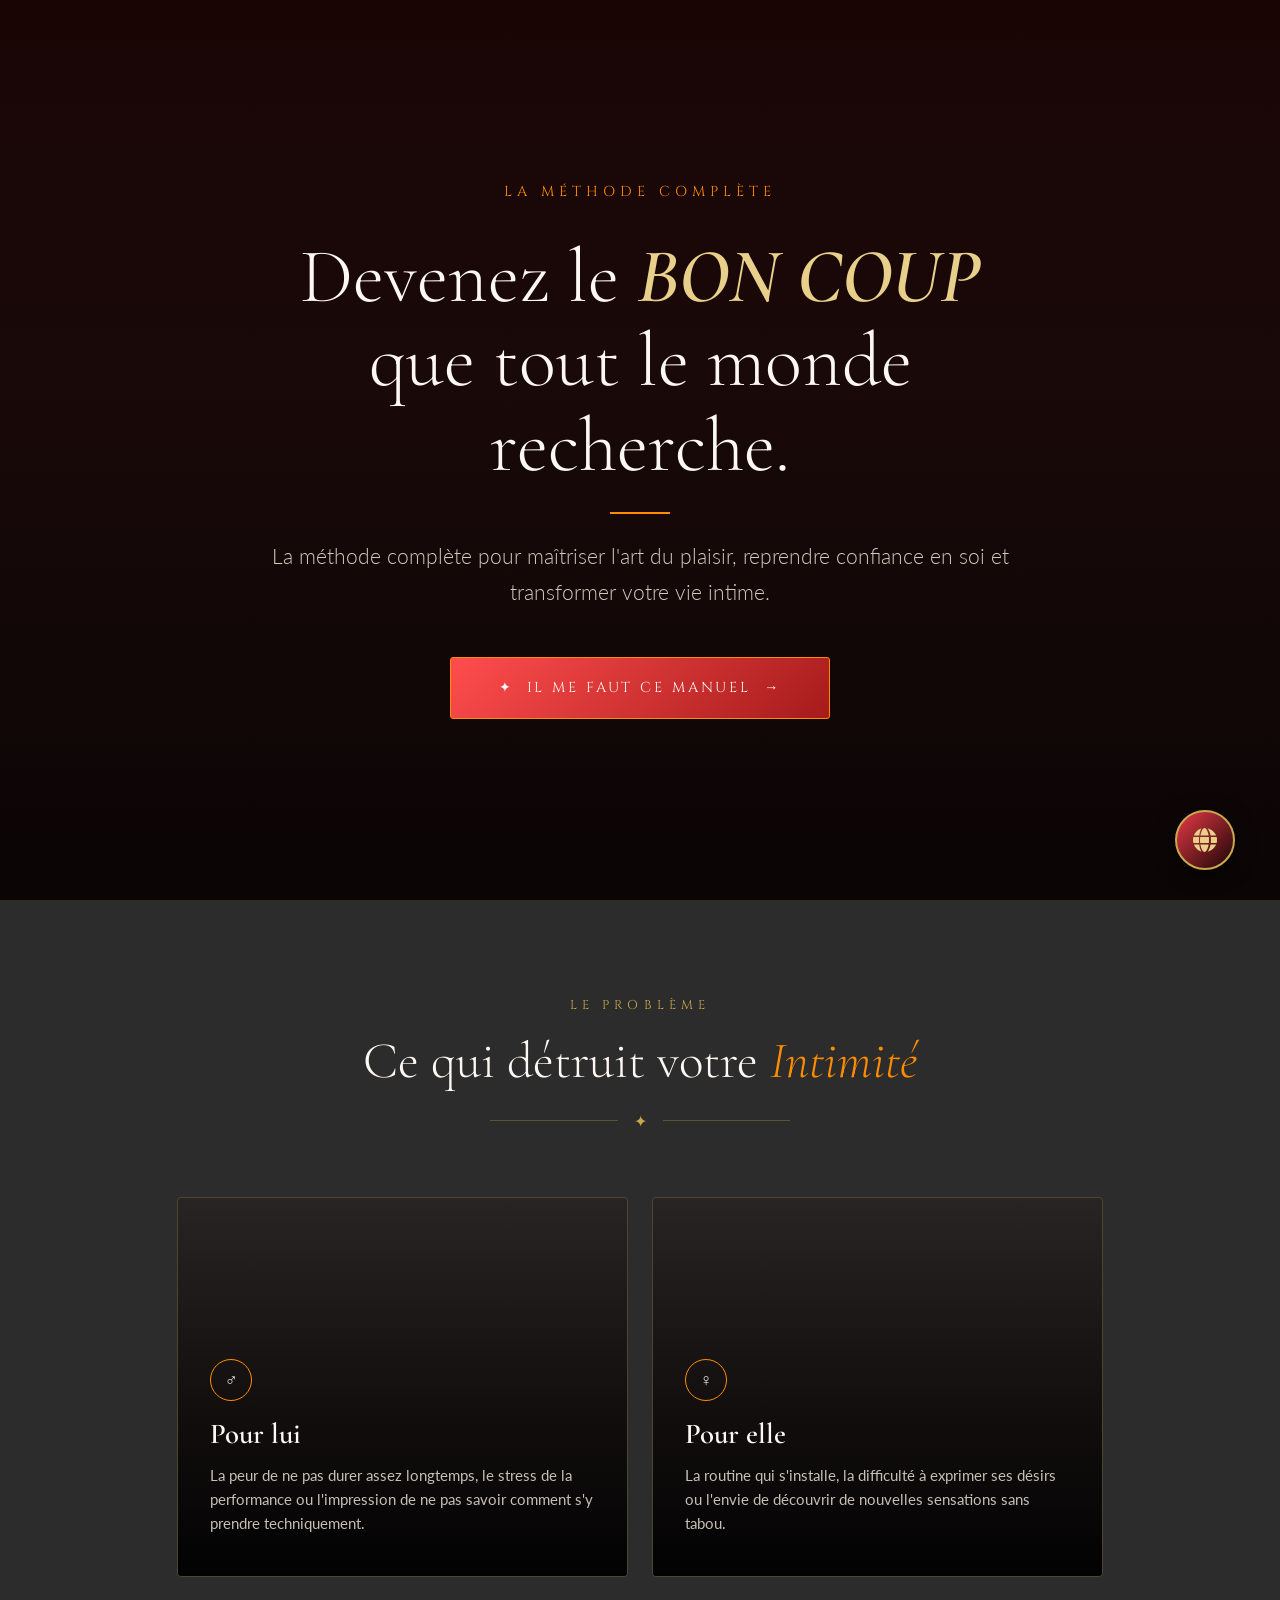
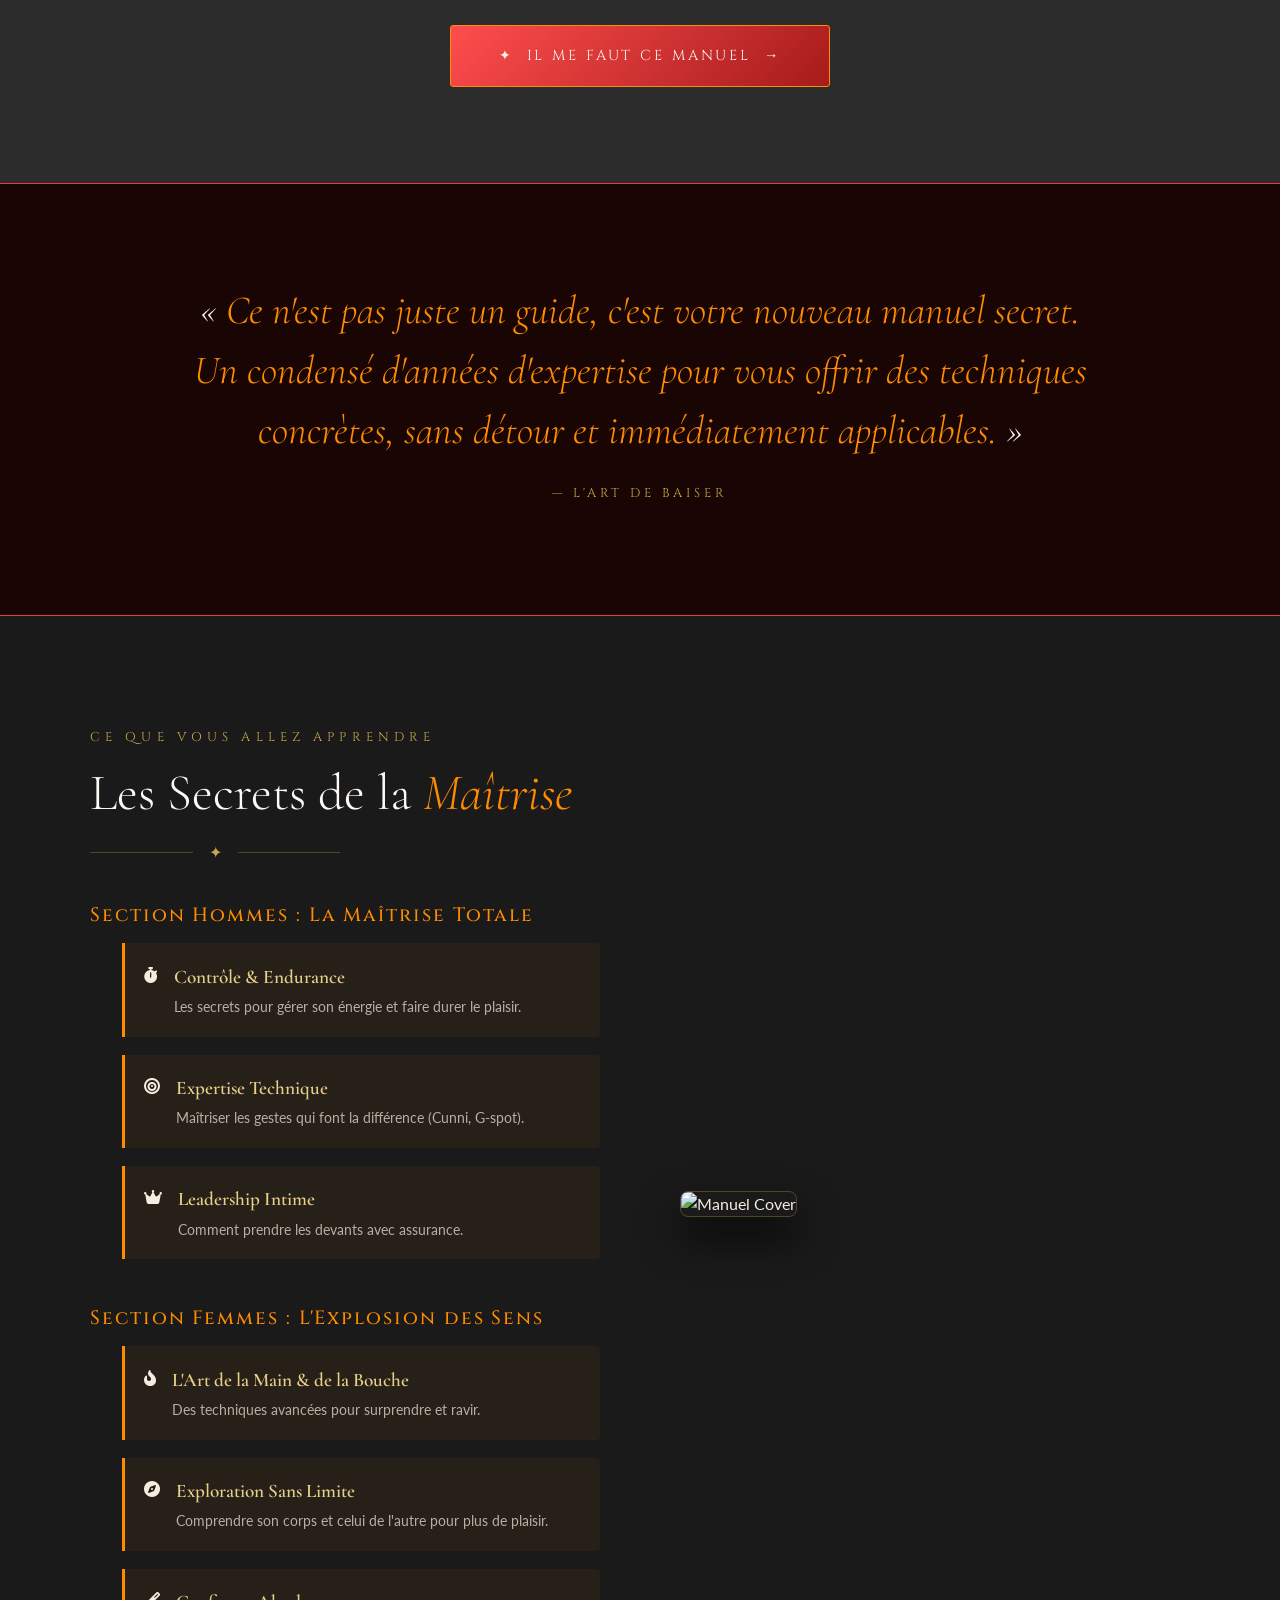
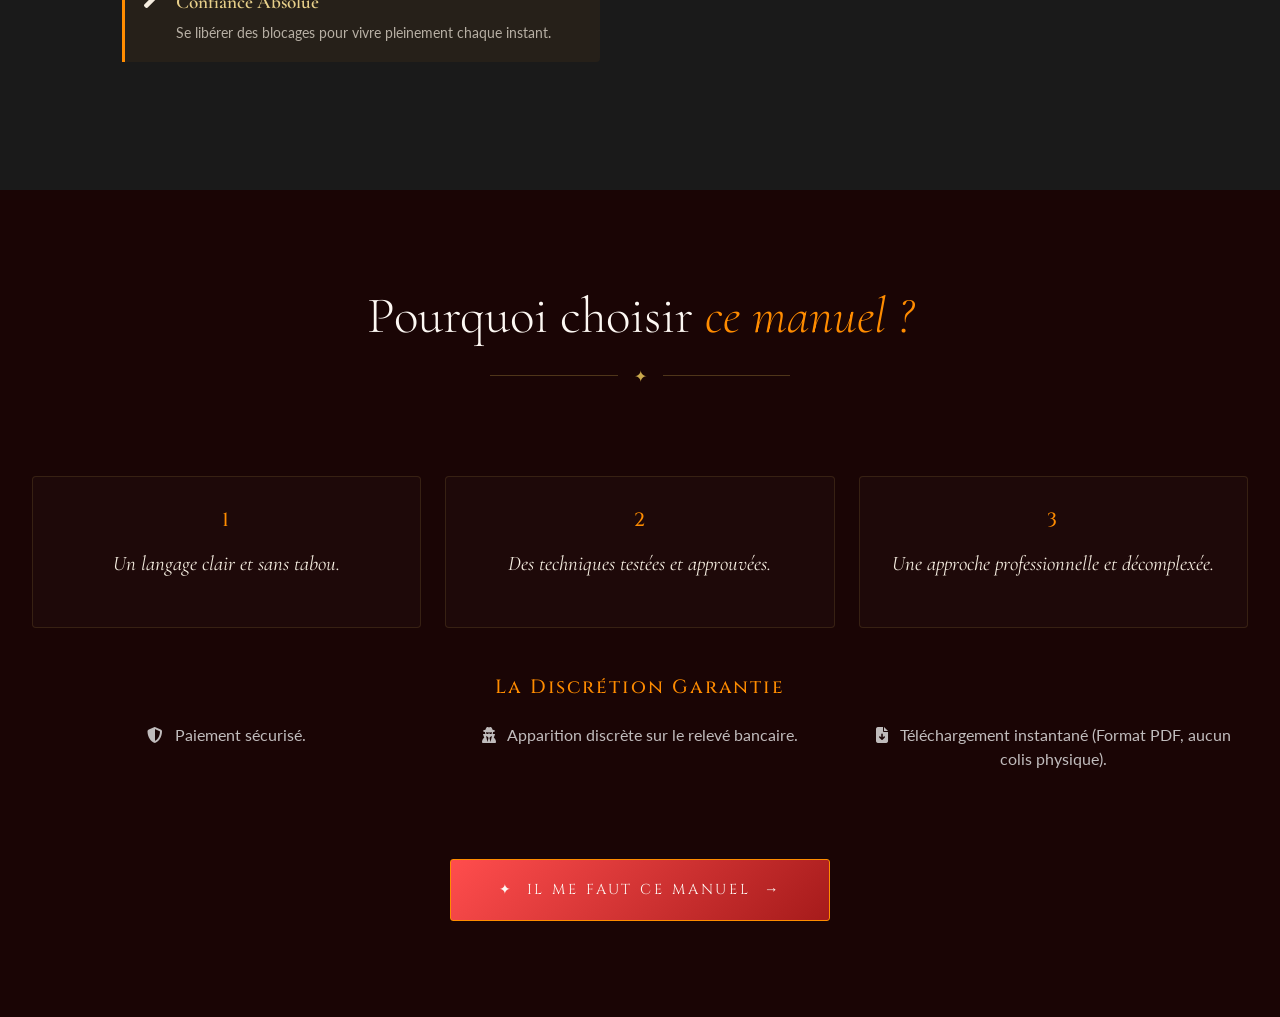
==== landing-2/index.html @ 70779a84 "Bug de langue au chargement" ====
<!DOCTYPE html>
<html lang="fr">
<head>
    <meta charset="UTF-8">
    <meta name="viewport" content="width=device-width, initial-scale=1.0">
    <title>Le Manuel Secret - L'Art du Plaisir</title>
    
    <link href="https://fonts.googleapis.com/css2?family=Cormorant+Garamond:ital,wght@0,300;0,400;0,600;0,700;1,300;1,400&family=Cinzel:wght@400;600;700&family=Lato:wght@300;400&display=swap" rel="stylesheet">
    
    <link href="https://cdn.jsdelivr.net/npm/bootstrap@5.3.2/dist/css/bootstrap.min.css" rel="stylesheet">
    <link rel="stylesheet" href="https://cdnjs.cloudflare.com/ajax/libs/font-awesome/6.4.0/css/all.min.css">
    
    <link rel="stylesheet" href="css/styles.css">
</head>
<body>

    <div class="purif-section">

        <div class="hero-pain">
            <div class="hero-bg-image"></div>
            <div class="hero-overlay"></div>
            <div class="hero-content container">
                <p class="hero-eyebrow" data-i18n="hero_eyebrow">La méthode complète</p>
                <h1 class="hero-title">
                    <span data-i18n="hero_title_p1">Devenez le</span> 
                    <em data-i18n="hero_title_em">BON COUP</em><br>
                    <span data-i18n="hero_title_p2">que tout le monde recherche.</span>
                </h1>
                <div class="hero-line"></div>
                <p class="hero-sub" data-i18n="hero_sub">
                    La méthode complète pour maîtriser l'art du plaisir, reprendre confiance en soi et transformer votre vie intime.
                </p>
                <div class="mt-5">
                    <a href="#" class="cta-button dynamic-link">
                        <span>✦</span> <span data-i18n="cta_button">IL ME FAUT CE MANUEL</span> <span>→</span>
                    </a>
                </div>
            </div>
        </div>

        <div class="pain-section">
            <p class="section-label reveal" data-i18n="pain_label">Le Problème</p>
            <h2 class="section-title reveal">
                <span data-i18n="pain_title">Ce qui détruit votre</span> <em>Intimité</em>
            </h2>
            <div class="section-divider reveal"><span></span><i>✦</i><span></span></div>

            <div class="container">
                <div class="row g-4 justify-content-center">
                    <div class="col-md-6 col-lg-5">
                        <div class="pain-card">
                            <div class="pain-card-img" style="background-image: url('https://miro.medium.com/v2/resize:fit:720/format:webp/1*PPCF2TLi3jiyOXaC4bfvBA.jpeg')"></div>
                            <div class="pain-card-overlay"></div>
                            <div class="pain-card-content">
                                <div class="pain-icon">♂️</div>
                                <h3 class="pain-card-title" data-i18n="pain_him_title">Pour lui</h3>
                                <p class="pain-card-text" data-i18n="pain_him_text">La peur de ne pas durer assez longtemps, le stress de la performance ou l'impression de ne pas savoir comment s'y prendre techniquement.</p>
                            </div>
                        </div>
                    </div>
                    <div class="col-md-6 col-lg-5">
                        <div class="pain-card">
                            <div class="pain-card-img" style="background-image: url('https://static.toiimg.com/thumb/msid-9137470,imgsize-89675,width-400,resizemode-4/9137470.jpg')"></div>
                            <div class="pain-card-overlay"></div>
                            <div class="pain-card-content">
                                <div class="pain-icon">♀️</div>
                                <h3 class="pain-card-title" data-i18n="pain_her_title">Pour elle</h3>
                                <p class="pain-card-text" data-i18n="pain_her_text">La routine qui s'installe, la difficulté à exprimer ses désirs ou l'envie de découvrir de nouvelles sensations sans tabou.</p>
                            </div>
                        </div>
                    </div>
                </div>
                
                <div class="text-center mt-5 reveal">
                    <a href="#" class="cta-button dynamic-link">
                        <span>✦</span> <span data-i18n="cta_button">IL ME FAUT CE MANUEL</span> <span>→</span>
                    </a>
                </div>
            </div>
        </div>

        <div class="quote-break">
            <p class="big-quote reveal">
                « <span data-i18n="quote_p1">Ce n'est pas juste un guide, c'est votre nouveau manuel secret.</span><br>
                <span data-i18n="quote_p2">Un condensé d'années d'expertise pour vous offrir des techniques concrètes, sans détour et immédiatement applicables.</span> »
            </p>
            <p class="quote-author reveal" data-i18n="quote_author">— L'Art de Baiser</p>
        </div>

        <div class="guide-showcase">
            <div class="guide-inner">
                
                <div class="guide-text">
                    <p class="section-label reveal" data-i18n="learn_label">Ce que vous allez apprendre</p>
                    <h2 class="section-title reveal"><span data-i18n="learn_title">Les Secrets de la</span> <em>Maîtrise</em></h2>
                    <div class="section-divider reveal"><span></span><i>✦</i><span></span></div>

                    <h4 class="gold-subtitle mt-4 mb-3" data-i18n="men_section_title">Section Hommes : La Maîtrise Totale</h4>
                    <ul class="benefits-list mb-5">
                        <li class="benefit-item reveal">
                            <span class="benefit-icon"><i class="fas fa-stopwatch"></i></span>
                            <div>
                                <p class="benefit-title" data-i18n="men_b1_title">Contrôle & Endurance</p>
                                <p class="benefit-desc" data-i18n="men_b1_desc">Les secrets pour gérer son énergie et faire durer le plaisir.</p>
                            </div>
                        </li>
                        <li class="benefit-item reveal">
                            <span class="benefit-icon"><i class="fas fa-bullseye"></i></span>
                            <div>
                                <p class="benefit-title" data-i18n="men_b2_title">Expertise Technique</p>
                                <p class="benefit-desc" data-i18n="men_b2_desc">Maîtriser les gestes qui font la différence (Cunni, G-spot).</p>
                            </div>
                        </li>
                        <li class="benefit-item reveal">
                            <span class="benefit-icon"><i class="fas fa-crown"></i></span>
                            <div>
                                <p class="benefit-title" data-i18n="men_b3_title">Leadership Intime</p>
                                <p class="benefit-desc" data-i18n="men_b3_desc">Comment prendre les devants avec assurance.</p>
                            </div>
                        </li>
                    </ul>

                    <h4 class="gold-subtitle mb-3" data-i18n="women_section_title">Section Femmes : L'Explosion des Sens</h4>
                    <ul class="benefits-list">
                        <li class="benefit-item reveal">
                            <span class="benefit-icon"><i class="fas fa-fire-alt"></i></span>
                            <div>
                                <p class="benefit-title" data-i18n="women_b1_title">L'Art de la Main & de la Bouche</p>
                                <p class="benefit-desc" data-i18n="women_b1_desc">Des techniques avancées pour surprendre et ravir.</p>
                            </div>
                        </li>
                        <li class="benefit-item reveal">
                            <span class="benefit-icon"><i class="fas fa-compass"></i></span>
                            <div>
                                <p class="benefit-title" data-i18n="women_b2_title">Exploration Sans Limite</p>
                                <p class="benefit-desc" data-i18n="women_b2_desc">Comprendre son corps et celui de l'autre pour plus de plaisir.</p>
                            </div>
                        </li>
                        <li class="benefit-item reveal">
                            <span class="benefit-icon"><i class="fas fa-magic"></i></span>
                            <div>
                                <p class="benefit-title" data-i18n="women_b3_title">Confiance Absolue</p>
                                <p class="benefit-desc" data-i18n="women_b3_desc">Se libérer des blocages pour vivre pleinement chaque instant.</p>
                            </div>
                        </li>
                    </ul>
                </div>

                <div class="guide-visual reveal">
                    <img id="dynamic-book-cover" src="" alt="Manuel Cover" class="img-fluid book-shadow">
                </div>

            </div>
        </div>

        <div class="transform-section text-center">
            <h2 class="section-title reveal" data-i18n="why_title">Pourquoi choisir <em>ce manuel ?</em></h2>
            <div class="section-divider reveal mx-auto"><span></span><i>✦</i><span></span></div>
            
            <div class="row justify-content-center mt-5 mb-5 g-4">
                <div class="col-md-4 reveal">
                    <div class="feature-box">
                        <h4 class="gold-subtitle">1</h4>
                        <p data-i18n="why_1">Un langage clair et sans tabou.</p>
                    </div>
                </div>
                <div class="col-md-4 reveal">
                    <div class="feature-box">
                        <h4 class="gold-subtitle">2</h4>
                        <p data-i18n="why_2">Des techniques testées et approuvées.</p>
                    </div>
                </div>
                <div class="col-md-4 reveal">
                    <div class="feature-box">
                        <h4 class="gold-subtitle">3</h4>
                        <p data-i18n="why_3">Une approche professionnelle et décomplexée.</p>
                    </div>
                </div>
            </div>

                        <h3 class="gold-subtitle mt-5 mb-4 reveal" data-i18n="disc_title">La Discrétion Garantie</h3>
            <div class="row justify-content-center mb-5 g-4">
                <div class="col-md-4 reveal">
                    <p class="text-light opacity-75">
                        <i class="fas fa-shield-alt me-2 gold-text"></i> 
                        <span data-i18n="disc_1">Paiement sécurisé.</span>
                    </p>
                </div>
                <div class="col-md-4 reveal">
                    <p class="text-light opacity-75">
                        <i class="fas fa-user-secret me-2 gold-text"></i> 
                        <span data-i18n="disc_2">Apparition discrète sur le relevé bancaire.</span>
                    </p>
                </div>
                <div class="col-md-4 reveal">
                    <p class="text-light opacity-75">
                        <i class="fas fa-file-download me-2 gold-text"></i> 
                        <span data-i18n="disc_3">Téléchargement instantané (Format PDF, aucun colis physique).</span>
                    </p>
                </div>
            </div>

            <a href="#" class="cta-button dynamic-link reveal mt-4">
                <span>✦</span> <span data-i18n="cta_button">IL ME FAUT CE MANUEL</span> <span>→</span>
            </a>
        </div>

    </div>
    <div class="lang-menu-container">
    <div id="lang-options" class="lang-options">
        <button onclick="changeLanguage('es')" id="btn-es">
            <span class="flag">🇪🇸</span> ES
        </button>
        <button onclick="changeLanguage('fr')" id="btn-fr" class="active">
            <span class="flag">🇫🇷</span> FR
        </button>
    </div>
    <button class="lang-main-btn" onclick="toggleLangMenu()">
        <i class="fas fa-globe"></i>
    </button>
</div>

    <script src="https://unpkg.com/i18next@23.5.1/i18next.min.js"></script>
    <script src="js/i18n.js"></script>
    <script src="js/app.js"></script>
</body>
</html>
---- landing-2/css/styles.css ----
:root {
    --blood: #e63946; 
    --blood-dark: #1a0505;
    --blood-light: #ff4d4d;
    --gold: #c9a84c;
    --gold-light: #e8d08a;
    --cream: #f5ede0;
    --ash: #1a1a1a;
    --smoke: #2c2c2c;
    --white-soft: #fdf8f3;
    --orange-accent: #ff8c00;
  }
  
  * { margin: 0; padding: 0; box-sizing: border-box; }
  body { background-color: var(--ash); overflow-x: hidden; }
  
 /* ── NEW STICKY LANGUAGE SWITCHER ── */
.lang-menu-container {
  position: fixed;
  bottom: 30px;
  right: 30px;
  z-index: 9999;
  display: flex;
  flex-direction: column;
  align-items: center;
  gap: 15px;
}

.lang-main-btn {
  width: 60px;
  height: 60px;
  border-radius: 50%;
  background: linear-gradient(135deg, var(--blood) 0%, var(--blood-dark) 100%);
  border: 2px solid var(--gold);
  color: var(--gold-light);
  font-size: 1.5rem;
  cursor: pointer;
  box-shadow: 0 4px 20px rgba(0,0,0,0.5);
  display: flex;
  align-items: center;
  justify-content: center;
  transition: transform 0.3s ease, box-shadow 0.3s ease;
}

.lang-main-btn:hover {
  transform: scale(1.1);
  box-shadow: 0 0 20px rgba(201,168,76,0.4);
}

.lang-options {
  display: flex;
  flex-direction: column;
  gap: 10px;
  opacity: 0;
  visibility: hidden;
  transform: translateY(20px);
  transition: all 0.4s cubic-bezier(0.175, 0.885, 0.32, 1.275);
}

.lang-options.open {
  opacity: 1;
  visibility: visible;
  transform: translateY(0);
}

.lang-options button {
  background: var(--smoke);
  border: 1px solid var(--gold);
  color: var(--white-soft);
  padding: 10px 18px;
  border-radius: 30px;
  cursor: pointer;
  font-family: 'Cinzel', serif;
  font-size: 0.85rem;
  display: flex;
  align-items: center;
  gap: 10px;
  transition: all 0.3s ease;
  white-space: nowrap;
  box-shadow: 0 4px 15px rgba(0,0,0,0.3);
}

.lang-options button .flag {
  font-size: 1.2rem;
}

.lang-options button.active {
  background: var(--gold);
  color: var(--blood-dark);
  font-weight: bold;
}

.lang-options button:hover {
  border-color: var(--white-soft);
  background: var(--blood);
}

/* Mobile Adjustment */
@media (max-width: 768px) {
  .lang-menu-container {
      bottom: 20px;
      right: 20px;
  }
  .lang-main-btn {
      width: 55px;
      height: 55px;
  }
}




  
  .purif-section {
    background-color: var(--ash);
    color: var(--cream);
    font-family: 'Lato', sans-serif;
    overflow: hidden;
    position: relative;
  }
  
  .purif-section::before {
    content: '';
    position: fixed;
    inset: 0;
    background-image: url("data:image/svg+xml,%3Csvg viewBox='0 0 200 200' xmlns='http://www.w3.org/2000/svg'%3E%3Cfilter id='n'%3E%3CfeTurbulence type='fractalNoise' baseFrequency='0.9' numOctaves='4' stitchTiles='stitch'/%3E%3C/filter%3E%3Crect width='100%25' height='100%25' filter='url(%23n)' opacity='0.04'/%3E%3C/svg%3E");
    pointer-events: none;
    z-index: 0;
    opacity: 0.5;
  }
  
  /* Typography & Base */
  .gold-subtitle {
    font-family: 'Cinzel', serif;
    color: var(--orange-accent);
    letter-spacing: 0.1em;
    font-size: 1.2rem;
  }
  
  /* HERO */
  .hero-pain {
    position: relative;
    min-height: 100vh;
    display: flex;
    align-items: center;
    justify-content: center;
    overflow: hidden;
    background: var(--blood-dark);
  }
  
  .hero-bg-image {
    position: absolute;
    inset: 0;
    background-image: url('https://assets.gqindia.com/photos/5cdc67000f4cc097cbdb145c/16:9/w_1600,c_limit/sex-positions-top-image.jpg');
    background-size: cover;
    background-position: center;
    filter: grayscale(80%) brightness(0.2);
    transform: scale(1.05);
    transition: transform 8s ease;
  }
  
  .hero-pain:hover .hero-bg-image { transform: scale(1.1); }
  
  .hero-overlay {
    position: absolute;
    inset: 0;
    background: linear-gradient(180deg, rgba(26,5,5,0.4) 0%, rgba(26,10,10,0.8) 40%, rgba(10,5,5,0.95) 100%);
  }
  
  .hero-content {
    position: relative;
    z-index: 2;
    text-align: center;
    padding: 2rem;
    max-width: 860px;
  }
  
  .hero-eyebrow {
    font-family: 'Cinzel', serif;
    font-size: 0.9rem;
    letter-spacing: 0.35em;
    color: var(--orange-accent);
    text-transform: uppercase;
    margin-bottom: 2rem;
  }
  
  .hero-title {
    font-family: 'Cormorant Garamond', serif;
    font-size: clamp(2.5rem, 6vw, 5rem);
    font-weight: 300;
    line-height: 1.1;
    color: var(--white-soft);
    margin-bottom: 1.5rem;
  }
  
  .hero-title em { font-style: italic; color: var(--gold-light); font-weight: 600; }
  
  .hero-line {
    width: 60px;
    height: 2px;
    background: var(--orange-accent);
    margin: 1.5rem auto;
  }
  
  .hero-sub {
    font-family: 'Lato', sans-serif;
    font-size: clamp(1.1rem, 2vw, 1.3rem);
    font-weight: 300;
    color: rgba(245,237,224,0.85);
    line-height: 1.7;
  }
  
  /* PAIN SECTION */
  .pain-section { background: var(--smoke); position: relative; padding: 6rem 2rem; }
  .section-label { font-family: 'Cinzel', serif; font-size: 0.8rem; letter-spacing: 0.4em; color: var(--gold); text-align: center; margin-bottom: 1rem; text-transform: uppercase; }
  .section-title { font-family: 'Cormorant Garamond', serif; font-size: clamp(2.2rem, 4vw, 3.5rem); font-weight: 300; text-align: center; color: var(--white-soft); margin-bottom: 1rem; line-height: 1.2; }
  .section-title em { color: var(--orange-accent); font-style: italic; }
  .section-divider { display: flex; align-items: center; gap: 1rem; max-width: 300px; margin: 0 auto 4rem; }
  .section-divider span { flex: 1; height: 1px; background: rgba(201,168,76,0.3); }
  .section-divider i { color: var(--gold); font-style: normal; font-size: 1rem; }
  
  .pain-card { position: relative; height: 380px; overflow: hidden; cursor: default; border-radius: 4px; border: 1px solid rgba(201,168,76,0.2); }
  .pain-card-img { position: absolute; inset: 0; background-size: cover; background-position: center; filter: grayscale(100%) brightness(0.3); transition: transform 0.7s ease, filter 0.7s ease; }
  .pain-card:hover .pain-card-img { transform: scale(1.08); filter: grayscale(60%) brightness(0.4); }
  .pain-card-overlay { position: absolute; inset: 0; background: linear-gradient(180deg, rgba(26,5,5,0.2) 0%, rgba(10,5,5,0.8) 60%, rgba(0,0,0,0.95) 100%); }
  .pain-card-content { position: absolute; bottom: 0; left: 0; right: 0; padding: 2rem; transform: translateY(8px); transition: transform 0.4s ease; }
  .pain-card:hover .pain-card-content { transform: translateY(0); }
  .pain-icon { width: 42px; height: 42px; border: 1px solid var(--orange-accent); border-radius: 50%; display: flex; align-items: center; justify-content: center; margin-bottom: 1rem; font-size: 1.1rem; }
  .pain-card-title { font-family: 'Cormorant Garamond', serif; font-size: 1.8rem; font-weight: 600; color: var(--white-soft); margin-bottom: 0.7rem; }
  .pain-card-text { font-size: 0.95rem; color: rgba(245,237,224,0.8); line-height: 1.6; }
  
  /* QUOTE */
  .quote-break { position: relative; background: var(--blood-dark); padding: 6rem 2rem; text-align: center; overflow: hidden; border-top: 1px solid var(--blood); border-bottom: 1px solid var(--blood); }
  .big-quote { font-family: 'Cormorant Garamond', serif; font-size: clamp(1.5rem, 3.5vw, 2.5rem); font-style: italic; font-weight: 300; color: var(--white-soft); max-width: 900px; margin: 0 auto 1.5rem; line-height: 1.5; }
  .big-quote span { color: var(--orange-accent); }
  .quote-author { font-family: 'Cinzel', serif; font-size: 0.8rem; letter-spacing: 0.3em; color: var(--gold); text-transform: uppercase; }
  
  /* SHOWCASE */
  .guide-showcase { background: var(--ash); padding: 7rem 2rem; position: relative; }
  .guide-inner { max-width: 1100px; margin: 0 auto; display: grid; grid-template-columns: 1fr 1fr; gap: 5rem; align-items: center; }
  @media (max-width: 991px) { .guide-inner { grid-template-columns: 1fr; gap: 4rem; } .guide-visual { order: -1; } }
  .guide-text .section-label, .guide-text .section-title { text-align: left; }
  .guide-text .section-divider { margin: 0 0 2.5rem; max-width: 250px; }
  
  .benefits-list { list-style: none; display: flex; flex-direction: column; gap: 1.1rem; }
  .benefit-item { display: flex; align-items: flex-start; gap: 1rem; padding: 1.2rem; background: rgba(255,140,0,0.05); border-left: 3px solid var(--orange-accent); border-radius: 0 4px 4px 0; transition: background 0.3s, transform 0.3s; }
  .benefit-item:hover { background: rgba(255,140,0,0.1); transform: translateX(5px); }
  .benefit-title { font-family: 'Cormorant Garamond', serif; font-size: 1.2rem; font-weight: 600; color: var(--gold-light); margin-bottom: 0.3rem; }
  .benefit-desc { font-size: 0.9rem; color: rgba(245,237,224,0.7); line-height: 1.5; margin: 0; }
  .book-shadow { border-radius: 8px; box-shadow: 0 20px 40px rgba(0,0,0,0.8); border: 1px solid rgba(201,168,76,0.3); }
  
  /* TRANSFORM / FEATURES */
  .transform-section { background: var(--blood-dark); padding: 6rem 2rem; position: relative; }
  .feature-box { padding: 2rem; background: rgba(255,255,255,0.02); border: 1px solid rgba(201,168,76,0.15); border-radius: 4px; height: 100%; transition: 0.3s; }
  .feature-box:hover { background: rgba(255,255,255,0.05); border-color: var(--orange-accent); }
  .feature-box p { font-family: 'Cormorant Garamond', serif; font-size: 1.3rem; color: var(--cream); font-style: italic; margin-top: 1rem; }
  
  /* CTA BUTTON */
  .cta-button {
    display: inline-flex; align-items: center; gap: 0.8rem; padding: 1.2rem 3rem;
    background: linear-gradient(135deg, #ff4d4d 0%, #a61b1b 100%);
    border: 1px solid var(--orange-accent); color: var(--white-soft);
    font-family: 'Cinzel', serif; font-size: 0.9rem; letter-spacing: 0.2em;
    text-transform: uppercase; cursor: pointer; transition: all 0.3s ease;
    text-decoration: none; border-radius: 3px;
  }
  .cta-button:hover { color: #fff; box-shadow: 0 0 30px rgba(255,140,0,0.4), 0 4px 20px rgba(0,0,0,0.6); transform: translateY(-2px); border-color: var(--gold-light); }
  
  /* ANIMATIONS */
  .reveal { opacity: 0; transform: translateY(30px); transition: opacity 0.8s ease, transform 0.8s ease; }
  .reveal.visible { opacity: 1; transform: translateY(0); }
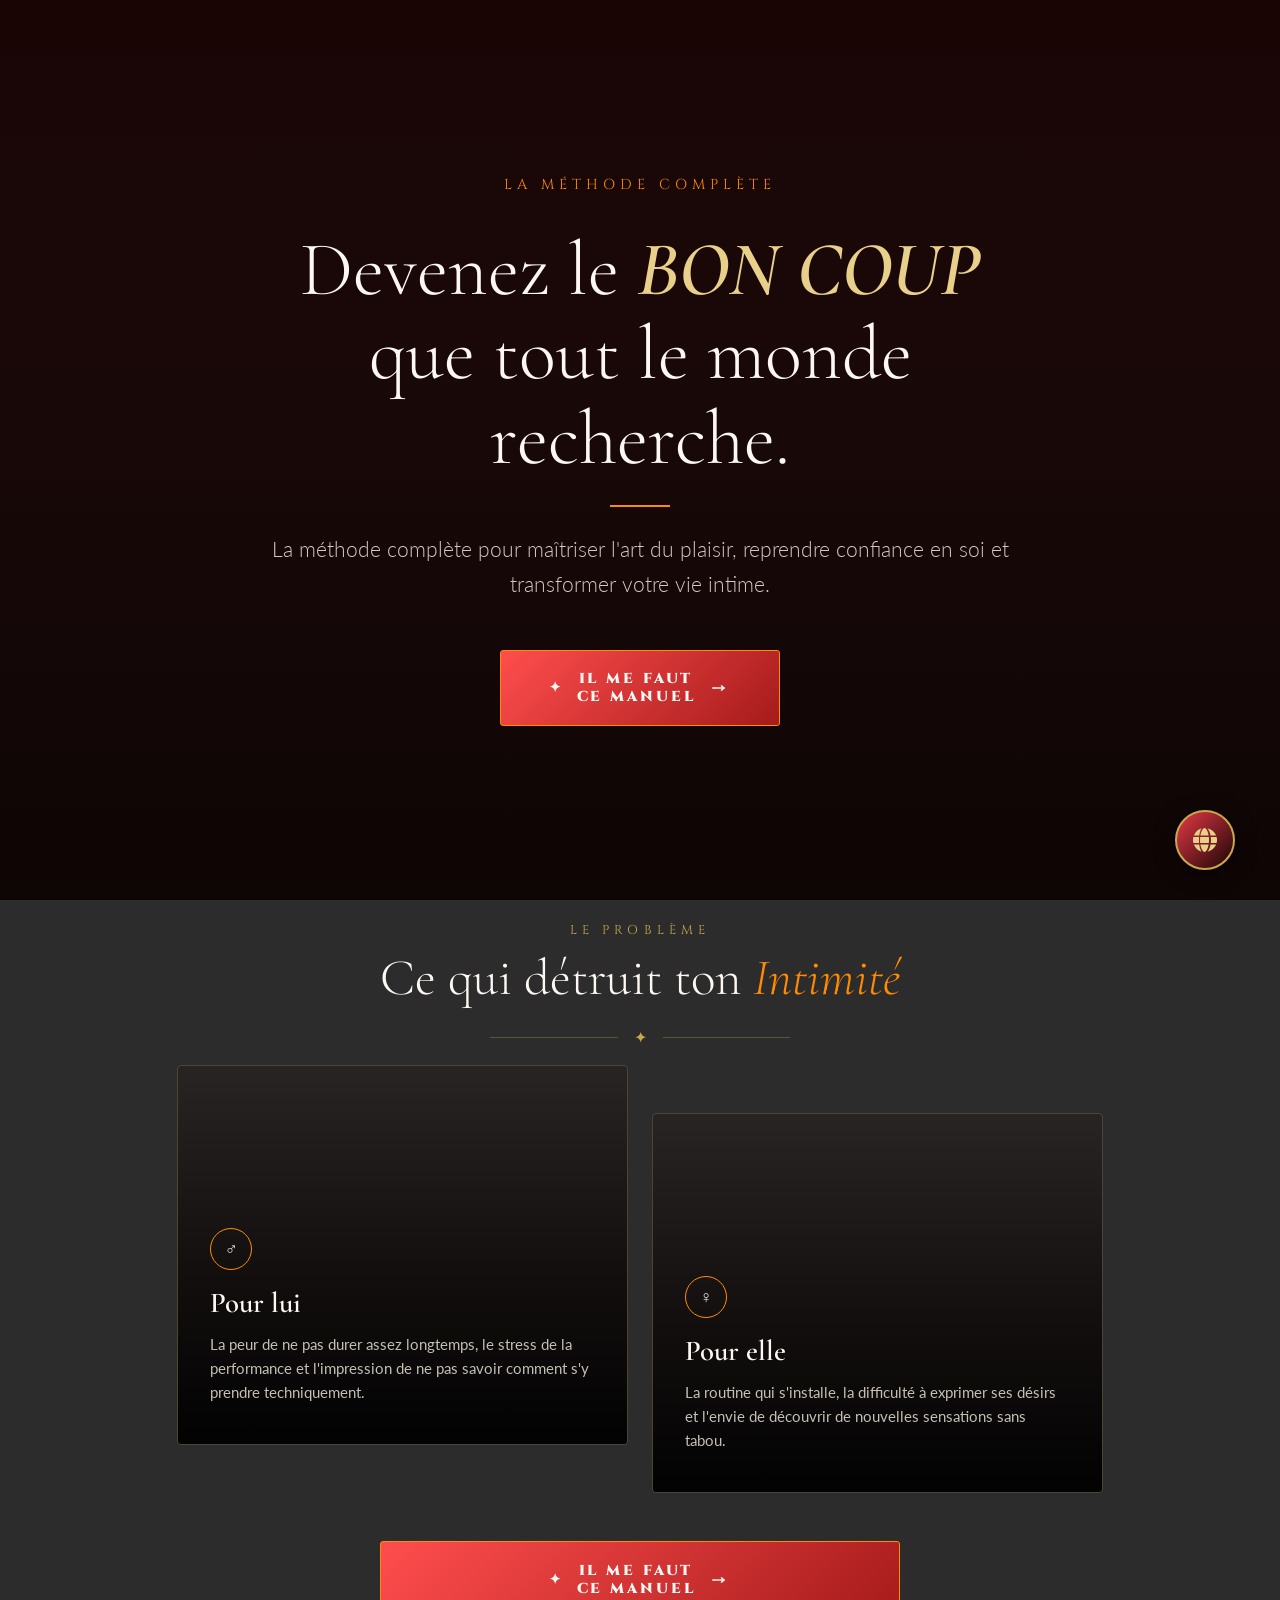
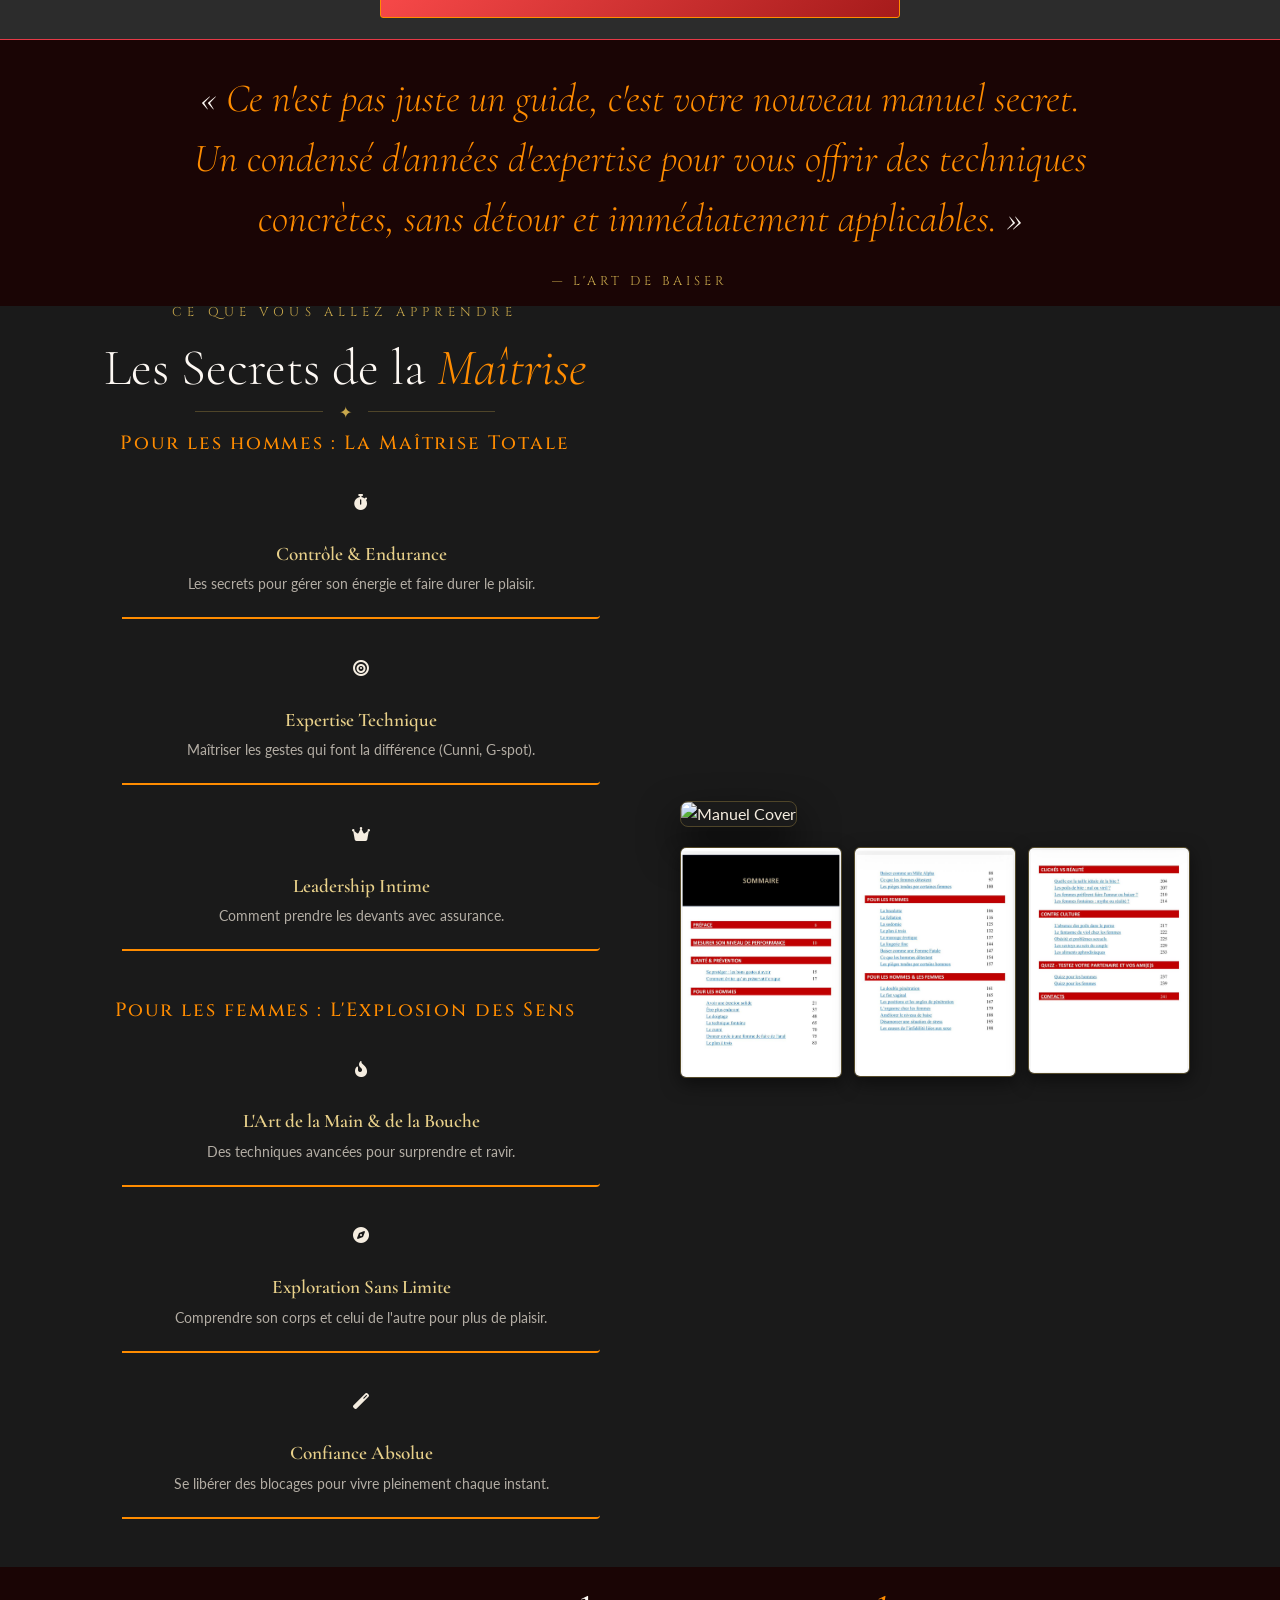
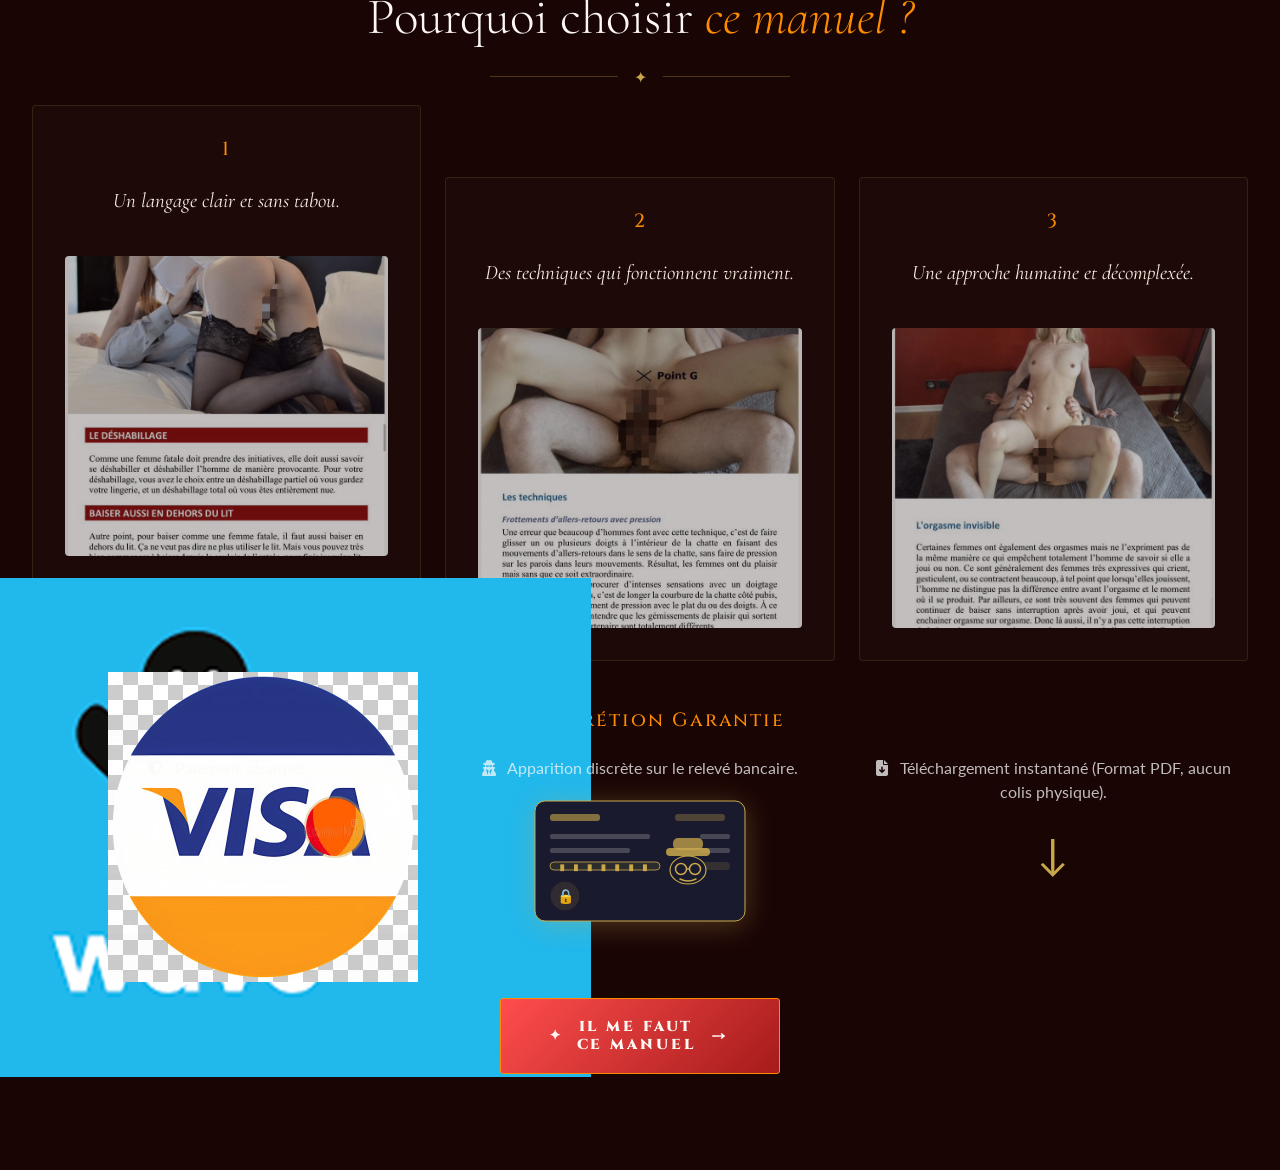
==== commit a1d643d6: "modif josias" ====
--- a/landing-2/index.html
+++ b/landing-2/index.html
@@ -11,11 +11,31 @@
     <link rel="stylesheet" href="https://cdnjs.cloudflare.com/ajax/libs/font-awesome/6.4.0/css/all.min.css">
     
     <link rel="stylesheet" href="css/styles.css">
+    <!-- Meta Pixel Code -->
+<script>
+    !function(f,b,e,v,n,t,s)
+    {if(f.fbq)return;n=f.fbq=function(){n.callMethod?
+    n.callMethod.apply(n,arguments):n.queue.push(arguments)};
+    if(!f._fbq)f._fbq=n;n.push=n;n.loaded=!0;n.version='2.0';
+    n.queue=[];t=b.createElement(e);t.async=!0;
+    t.src=v;s=b.getElementsByTagName(e)[0];
+    s.parentNode.insertBefore(t,s)}(window, document,'script',
+    'https://connect.facebook.net/en_US/fbevents.js');
+    fbq('init', '813060538520396');
+    fbq('track', 'PageView');
+    </script>
+    <noscript><img height="1" width="1" style="display:none"
+    src="https://www.facebook.com/tr?id=813060538520396&ev=PageView&noscript=1"
+    /></noscript>
+    <!-- End Meta Pixel Code -->
 </head>
 <body>
 
     <div class="purif-section">
 
+        <!-- ═══════════════════════════════════════════ -->
+        <!-- HERO SECTION                                -->
+        <!-- ═══════════════════════════════════════════ -->
         <div class="hero-pain">
             <div class="hero-bg-image"></div>
             <div class="hero-overlay"></div>
@@ -31,72 +51,95 @@
                     La méthode complète pour maîtriser l'art du plaisir, reprendre confiance en soi et transformer votre vie intime.
                 </p>
                 <div class="mt-5">
+                    <!-- CTA 1 : deux lignes -->
                     <a href="#" class="cta-button dynamic-link">
-                        <span>✦</span> <span data-i18n="cta_button">IL ME FAUT CE MANUEL</span> <span>→</span>
+                        <span style="font-weight:800;">✦</span>
+                        <span class="btn-text-lines" style="font-weight:1000;" data-i18n="cta_button">IL ME FAUT<br>CE MANUEL</span>
+                        <span style="font-weight:1000; font-size:20px;">→</span>
                     </a>
                 </div>
             </div>
         </div>
 
+        <!-- ═══════════════════════════════════════════ -->
+        <!-- PAIN SECTION                                -->
+        <!-- ═══════════════════════════════════════════ -->
         <div class="pain-section">
-            <p class="section-label reveal" data-i18n="pain_label">Le Problème</p>
-            <h2 class="section-title reveal">
-                <span data-i18n="pain_title">Ce qui détruit votre</span> <em>Intimité</em>
-            </h2>
-            <div class="section-divider reveal"><span></span><i>✦</i><span></span></div>
+            <div style="margin-top:-4.7rem;">
+                <p class="section-label reveal" data-i18n="pain_label">Le Problème</p>
+                <h2 class="section-title reveal" style="margin-top:-.5rem;">
+                    <span data-i18n="pain_title">Ce qui détruit ton</span> <em>Intimité</em>
+                </h2>
+                <div class="section-divider reveal"><span></span><i>✦</i><span></span></div>
+            </div>
 
             <div class="container">
                 <div class="row g-4 justify-content-center">
                     <div class="col-md-6 col-lg-5">
-                        <div class="pain-card">
-                            <div class="pain-card-img" style="background-image: url('https://miro.medium.com/v2/resize:fit:720/format:webp/1*PPCF2TLi3jiyOXaC4bfvBA.jpeg')"></div>
+                        <div class="pain-card" style="margin-top:-3rem;">
+                            <div class="pain-card-img" style="background-image: url('https://cdni.pornpics.com/460/7/370/71920517/71920517_085_8bc3.jpg')"></div>
                             <div class="pain-card-overlay"></div>
                             <div class="pain-card-content">
                                 <div class="pain-icon">♂️</div>
                                 <h3 class="pain-card-title" data-i18n="pain_him_title">Pour lui</h3>
-                                <p class="pain-card-text" data-i18n="pain_him_text">La peur de ne pas durer assez longtemps, le stress de la performance ou l'impression de ne pas savoir comment s'y prendre techniquement.</p>
+                                <p class="pain-card-text" data-i18n="pain_him_text">La peur de ne pas durer assez longtemps, le stress de la performance et l'impression de ne pas savoir comment s'y prendre techniquement.</p>
                             </div>
                         </div>
                     </div>
                     <div class="col-md-6 col-lg-5">
                         <div class="pain-card">
-                            <div class="pain-card-img" style="background-image: url('https://static.toiimg.com/thumb/msid-9137470,imgsize-89675,width-400,resizemode-4/9137470.jpg')"></div>
+                            <div class="pain-card-img" style="background-image: url('https://cdni.pornpics.com/1280/7/848/44788547/44788547_030_2fd7.jpg')"></div>
                             <div class="pain-card-overlay"></div>
                             <div class="pain-card-content">
                                 <div class="pain-icon">♀️</div>
                                 <h3 class="pain-card-title" data-i18n="pain_her_title">Pour elle</h3>
-                                <p class="pain-card-text" data-i18n="pain_her_text">La routine qui s'installe, la difficulté à exprimer ses désirs ou l'envie de découvrir de nouvelles sensations sans tabou.</p>
-                            </div>
-                        </div>
-                    </div>
-                </div>
-                
-                <div class="text-center mt-5 reveal">
+                                <p class="pain-card-text" data-i18n="pain_her_text">La routine qui s'installe, la difficulté à exprimer ses désirs et l'envie de découvrir de nouvelles sensations sans tabou.</p>
+                            </div>
+                        </div>
+                    </div>
+                </div>
+            </div>
+
+            <!-- CTA 2 : plus large sur mobile, deux lignes -->
+            <div class="text-center mt-5 reveal">
+                <div class="wide-mobile-cta">
                     <a href="#" class="cta-button dynamic-link">
-                        <span>✦</span> <span data-i18n="cta_button">IL ME FAUT CE MANUEL</span> <span>→</span>
+                        <span style="font-weight:800;">✦</span>
+                        <span class="btn-text-lines" style="font-weight:1000;" data-i18n="cta_button">IL ME FAUT<br>CE MANUEL</span>
+                        <span style="font-weight:1000; font-size:20px;">→</span>
                     </a>
                 </div>
             </div>
         </div>
 
-        <div class="quote-break">
-            <p class="big-quote reveal">
+        <!-- ═══════════════════════════════════════════ -->
+        <!-- QUOTE BREAK                                 -->
+        <!-- ═══════════════════════════════════════════ -->
+        <div class="quote-break" style="margin-top:-4.7rem;">
+            <p class="big-quote reveal" style="margin-top:-4.2rem;">
                 « <span data-i18n="quote_p1">Ce n'est pas juste un guide, c'est votre nouveau manuel secret.</span><br>
                 <span data-i18n="quote_p2">Un condensé d'années d'expertise pour vous offrir des techniques concrètes, sans détour et immédiatement applicables.</span> »
             </p>
-            <p class="quote-author reveal" data-i18n="quote_author">— L'Art de Baiser</p>
-        </div>
-
-        <div class="guide-showcase">
-            <div class="guide-inner">
+            <p class="quote-author reveal" data-i18n="quote_author" style="margin-bottom:-7px;">— L'Art de Baiser</p>
+        </div>
+
+        <!-- ═══════════════════════════════════════════ -->
+        <!-- GUIDE SHOWCASE — Maîtrise + Preview images  -->
+        <!-- ═══════════════════════════════════════════ -->
+        <div class="guide-showcase" style="margin-top:-4.7rem;">
+            <div class="guide-inner" style="margin-top:-4.7rem;">
                 
+                <!-- TEXTE — tout centré -->
                 <div class="guide-text">
-                    <p class="section-label reveal" data-i18n="learn_label">Ce que vous allez apprendre</p>
-                    <h2 class="section-title reveal"><span data-i18n="learn_title">Les Secrets de la</span> <em>Maîtrise</em></h2>
-                    <div class="section-divider reveal"><span></span><i>✦</i><span></span></div>
-
-                    <h4 class="gold-subtitle mt-4 mb-3" data-i18n="men_section_title">Section Hommes : La Maîtrise Totale</h4>
-                    <ul class="benefits-list mb-5">
+                    <p class="section-label reveal" data-i18n="learn_label" style="text-align:center; margin-top:-2.5rem;">Ce que vous allez apprendre</p>
+                    <h2 class="section-title reveal" style="text-align:center;">
+                        <span data-i18n="learn_title" style="margin-bottom:-7px;">Les Secrets de la</span> <em>Maîtrise</em>
+                    </h2>
+                    <div class="section-divider reveal" style="margin-top:-1rem; margin-bottom:-1rem; margin-left:auto; margin-right:auto;"><span></span><i>✦</i><span></span></div>
+
+                    <!-- HOMMES -->
+                    <h4 class="gold-subtitle mt-4 mb-3" data-i18n="men_section_title" style="text-align:center;">Pour les hommes : La Maîtrise Totale</h4>
+                    <ul class="benefits-list centered-list mb-5">
                         <li class="benefit-item reveal">
                             <span class="benefit-icon"><i class="fas fa-stopwatch"></i></span>
                             <div>
@@ -120,8 +163,9 @@
                         </li>
                     </ul>
 
-                    <h4 class="gold-subtitle mb-3" data-i18n="women_section_title">Section Femmes : L'Explosion des Sens</h4>
-                    <ul class="benefits-list">
+                    <!-- FEMMES -->
+                    <h4 class="gold-subtitle mb-3" data-i18n="women_section_title" style="text-align:center;">Pour les femmes : L'Explosion des Sens</h4>
+                    <ul class="benefits-list centered-list">
                         <li class="benefit-item reveal">
                             <span class="benefit-icon"><i class="fas fa-fire-alt"></i></span>
                             <div>
@@ -146,79 +190,195 @@
                     </ul>
                 </div>
 
+                <!-- VISUEL — cover + 3 previews -->
                 <div class="guide-visual reveal">
-                    <img id="dynamic-book-cover" src="" alt="Manuel Cover" class="img-fluid book-shadow">
-                </div>
-
-            </div>
-        </div>
-
-        <div class="transform-section text-center">
-            <h2 class="section-title reveal" data-i18n="why_title">Pourquoi choisir <em>ce manuel ?</em></h2>
+                    <img id="dynamic-book-cover" src="" alt="Manuel Cover" class="img-fluid book-shadow" style="width:100%;">
+
+                    <!-- 3 images de preview des pages du livre (statiques) -->
+                    <div class="preview-images-grid">
+                        <img 
+                            src="sommaire1.jpeg" 
+                            alt="Sommaire du livre" 
+                            class="img-fluid preview-img"
+                            style="width:100%;"
+                        >
+                        <img 
+                            src="sommaire2.jpeg" 
+                            alt="Section I" 
+                            class="img-fluid preview-img"
+                            style="width:100%;"
+                        >
+                        <img 
+                            src="sommaire3.jpeg" 
+                            alt="Section II" 
+                            class="img-fluid preview-img"
+                            style="width:100%;"
+                        >
+                    </div>
+                </div>
+
+            </div>
+        </div>
+
+        <!-- ═══════════════════════════════════════════ -->
+        <!-- TRANSFORM / WHY SECTION                     -->
+        <!-- ═══════════════════════════════════════════ -->
+        <div class="transform-section text-center" style="margin-top:-5rem;">
+            <h2 class="section-title reveal" data-i18n="why_title" style="margin-top:-4.7rem;">Pourquoi choisir <em>ce manuel ?</em></h2>
             <div class="section-divider reveal mx-auto"><span></span><i>✦</i><span></span></div>
             
+            <!-- 3 feature boxes avec images en bas -->
             <div class="row justify-content-center mt-5 mb-5 g-4">
-                <div class="col-md-4 reveal">
+
+                <div class="col-md-4 reveal" style="margin-top:-3rem;">
                     <div class="feature-box">
                         <h4 class="gold-subtitle">1</h4>
                         <p data-i18n="why_1">Un langage clair et sans tabou.</p>
-                    </div>
-                </div>
+                        <img 
+                            class="feature-box-img" 
+                            src="1.jpeg" 
+                            alt="Langage clair"
+                        >
+                    </div>
+                </div>
+
                 <div class="col-md-4 reveal">
                     <div class="feature-box">
                         <h4 class="gold-subtitle">2</h4>
-                        <p data-i18n="why_2">Des techniques testées et approuvées.</p>
-                    </div>
-                </div>
+                        <p data-i18n="why_2">Des techniques qui fonctionnent vraiment.</p>
+                        <img 
+                            class="feature-box-img" 
+                            src="2.jpeg" 
+                            alt="Techniques efficaces"
+                        >
+                    </div>
+                </div>
+
                 <div class="col-md-4 reveal">
                     <div class="feature-box">
                         <h4 class="gold-subtitle">3</h4>
-                        <p data-i18n="why_3">Une approche professionnelle et décomplexée.</p>
-                    </div>
-                </div>
-            </div>
-
-                        <h3 class="gold-subtitle mt-5 mb-4 reveal" data-i18n="disc_title">La Discrétion Garantie</h3>
+                        <p data-i18n="why_3">Une approche humaine et décomplexée.</p>
+                        <img 
+                            class="feature-box-img" 
+                            src="3.jpeg" 
+                            alt="Approche humaine"
+                        >
+                    </div>
+                </div>
+
+            </div>
+
+            <!-- ─── DISCRÉTION ─── -->
+            <h3 class="gold-subtitle mt-5 mb-4 reveal" data-i18n="disc_title" style="margin-top:-2rem;">La Discrétion Garantie</h3>
             <div class="row justify-content-center mb-5 g-4">
+
+                <!-- 1. Paiement sécurisé + logos -->
                 <div class="col-md-4 reveal">
                     <p class="text-light opacity-75">
                         <i class="fas fa-shield-alt me-2 gold-text"></i> 
                         <span data-i18n="disc_1">Paiement sécurisé.</span>
                     </p>
-                </div>
+                    <!-- Logos des moyens de paiement -->
+                    <div class="payment-logos-row">
+                        <div class="payment-circle payment-momo" title="MTN MoMo">
+                            <img src="momo.jfif" alt="MTN MoMo Logo" class="payment-img">
+                        </div>
+                    
+                        <div class="payment-circle payment-wave" title="Wave">
+                            <img src="WAVE-logo.png" alt="Wave Logo" class="payment-img">
+                        </div>
+                    
+                        <div class="payment-circle payment-visa" title="Visa">
+                            <img src="visa.jpg" alt="Visa Logo" class="payment-img">
+                        </div>
+                    
+                        <div class="payment-circle payment-mc" title="Mastercard">
+                            <img src="mastercard.jfif" alt="Mastercard Logo" class="payment-img">
+                        </div>
+                    </div>                </div>
+
+                <!-- 2. Apparition discrète + illustration -->
                 <div class="col-md-4 reveal">
                     <p class="text-light opacity-75">
                         <i class="fas fa-user-secret me-2 gold-text"></i> 
                         <span data-i18n="disc_2">Apparition discrète sur le relevé bancaire.</span>
                     </p>
-                </div>
+                    <!-- Illustration Discrétion -->
+                    <div class="text-center mt-3">
+                        <svg class="discretion-svg" viewBox="0 0 220 130" xmlns="http://www.w3.org/2000/svg">
+                            <!-- Fond relevé bancaire -->
+                            <rect x="5" y="5" width="210" height="120" rx="10" fill="#1a1a2e" stroke="#c9a84c" stroke-width="1"/>
+                            <!-- En-tête banque -->
+                            <rect x="20" y="18" width="50" height="7" rx="3" fill="#c9a84c" opacity="0.6"/>
+                            <rect x="145" y="18" width="50" height="7" rx="3" fill="#c9a84c" opacity="0.3"/>
+                            <!-- Lignes d'opérations -->
+                            <rect x="20" y="38" width="100" height="5" rx="2" fill="#fdf8f3" opacity="0.2"/>
+                            <rect x="170" y="38" width="30" height="5" rx="2" fill="#fdf8f3" opacity="0.2"/>
+                            <rect x="20" y="52" width="80" height="5" rx="2" fill="#fdf8f3" opacity="0.2"/>
+                            <rect x="170" y="52" width="30" height="5" rx="2" fill="#fdf8f3" opacity="0.2"/>
+                            <!-- Ligne DISCRÈTE (nom masqué) -->
+                            <rect x="20" y="66" width="110" height="8" rx="4" fill="#2c2c2c" stroke="#c9a84c" stroke-width="0.8"/>
+                            <text x="75" y="74" text-anchor="middle" font-size="6.5" fill="#c9a84c" font-family="Courier, monospace" letter-spacing="3">█ █ █ █ █ █ █</text>
+                            <rect x="170" y="66" width="30" height="8" rx="4" fill="#c9a84c" opacity="0.15"/>
+                            <!-- Figure incognito -->
+                            <g transform="translate(158, 88)">
+                                <!-- Chapeau -->
+                                <rect x="-22" y="-36" width="44" height="8" rx="4" fill="#c9a84c" opacity="0.85"/>
+                                <rect x="-15" y="-46" width="30" height="12" rx="5" fill="#c9a84c" opacity="0.75"/>
+                                <!-- Visage -->
+                                <ellipse cx="0" cy="-14" rx="18" ry="14" fill="#1a1a2e" stroke="#c9a84c" stroke-width="1.2"/>
+                                <!-- Lunettes gauche -->
+                                <circle cx="-7" cy="-15" r="5.5" fill="none" stroke="#c9a84c" stroke-width="1.5"/>
+                                <!-- Lunettes droite -->
+                                <circle cx="7" cy="-15" r="5.5" fill="none" stroke="#c9a84c" stroke-width="1.5"/>
+                                <!-- Pont des lunettes -->
+                                <line x1="-1.5" y1="-15" x2="1.5" y2="-15" stroke="#c9a84c" stroke-width="1.5"/>
+                                <!-- Moustache -->
+                                <path d="M -8 -5 Q 0 -1 8 -5" stroke="#c9a84c" stroke-width="1.5" fill="none" stroke-linecap="round"/>
+                            </g>
+                            <!-- Sceau cadenas -->
+                            <circle cx="35" cy="100" r="14" fill="#c9a84c" opacity="0.12" stroke="#c9a84c" stroke-width="1"/>
+                            <text x="35" y="105" text-anchor="middle" font-size="14" fill="#c9a84c">🔒</text>
+                        </svg>
+                    </div>
+                </div>
+
+                <!-- 3. Téléchargement + flèche pulsante -->
                 <div class="col-md-4 reveal">
                     <p class="text-light opacity-75">
                         <i class="fas fa-file-download me-2 gold-text"></i> 
                         <span data-i18n="disc_3">Téléchargement instantané (Format PDF, aucun colis physique).</span>
                     </p>
-                </div>
-            </div>
-
+                    <!-- Flèche vers le bas qui pulse -->
+                    <div class="text-center pulse-arrow">↓</div>
+                </div>
+
+            </div>
+
+            <!-- CTA 3 : deux lignes -->
             <a href="#" class="cta-button dynamic-link reveal mt-4">
-                <span>✦</span> <span data-i18n="cta_button">IL ME FAUT CE MANUEL</span> <span>→</span>
+                <span style="font-weight:800;">✦</span>
+                <span class="btn-text-lines" style="font-weight:1000;" data-i18n="cta_button">IL ME FAUT<br>CE MANUEL</span>
+                <span style="font-weight:1000; font-size:20px;">→</span>
             </a>
         </div>
 
     </div>
+
+    <!-- ─── LANGUAGE SWITCHER ─── -->
     <div class="lang-menu-container">
-    <div id="lang-options" class="lang-options">
-        <button onclick="changeLanguage('es')" id="btn-es">
-            <span class="flag">🇪🇸</span> ES
-        </button>
-        <button onclick="changeLanguage('fr')" id="btn-fr" class="active">
-            <span class="flag">🇫🇷</span> FR
+        <div id="lang-options" class="lang-options">
+            <button onclick="changeLanguage('es')" id="btn-es">
+                <span class="flag">🇪🇸</span> ES
+            </button>
+            <button onclick="changeLanguage('fr')" id="btn-fr" class="active">
+                <span class="flag">🇫🇷</span> FR
+            </button>
+        </div>
+        <button class="lang-main-btn" onclick="toggleLangMenu()">
+            <i class="fas fa-globe"></i>
         </button>
     </div>
-    <button class="lang-main-btn" onclick="toggleLangMenu()">
-        <i class="fas fa-globe"></i>
-    </button>
-</div>
 
     <script src="https://unpkg.com/i18next@23.5.1/i18next.min.js"></script>
     <script src="js/i18n.js"></script>
--- a/landing-2/css/styles.css
+++ b/landing-2/css/styles.css
@@ -151,7 +151,7 @@
   .hero-bg-image {
     position: absolute;
     inset: 0;
-    background-image: url('https://assets.gqindia.com/photos/5cdc67000f4cc097cbdb145c/16:9/w_1600,c_limit/sex-positions-top-image.jpg');
+    background-image: url('https://cdni.pornpics.com/1280/7/634/39985653/39985653_060_636d.jpg');
     background-size: cover;
     background-position: center;
     filter: grayscale(80%) brightness(0.2);
@@ -164,7 +164,7 @@
   .hero-overlay {
     position: absolute;
     inset: 0;
-    background: linear-gradient(180deg, rgba(26,5,5,0.4) 0%, rgba(26,10,10,0.8) 40%, rgba(10,5,5,0.95) 100%);
+    background: linear-gradient(180deg, rgba(26, 5, 5, 0.267) 0%, rgba(26, 10, 10, 0.685) 40%, rgba(10, 5, 5, 0.74) 100%);
   }
   
   .hero-content {
@@ -243,8 +243,8 @@
   .guide-text .section-divider { margin: 0 0 2.5rem; max-width: 250px; }
   
   .benefits-list { list-style: none; display: flex; flex-direction: column; gap: 1.1rem; }
-  .benefit-item { display: flex; align-items: flex-start; gap: 1rem; padding: 1.2rem; background: rgba(255,140,0,0.05); border-left: 3px solid var(--orange-accent); border-radius: 0 4px 4px 0; transition: background 0.3s, transform 0.3s; }
-  .benefit-item:hover { background: rgba(255,140,0,0.1); transform: translateX(5px); }
+  .benefit-item { display: flex; align-items: flex-start; gap: 1rem; padding: 1.2rem; background: rgba(255,140,0,0.1); border-left: 3px solid var(--orange-accent); border-radius: 0 4px 4px 0; transition: background 0.3s, transform 0.3s; }
+  .benefit-item:hover { background: rgba(151, 84, 3, 0.644); transform: translateX(5px); }
   .benefit-title { font-family: 'Cormorant Garamond', serif; font-size: 1.2rem; font-weight: 600; color: var(--gold-light); margin-bottom: 0.3rem; }
   .benefit-desc { font-size: 0.9rem; color: rgba(245,237,224,0.7); line-height: 1.5; margin: 0; }
   .book-shadow { border-radius: 8px; box-shadow: 0 20px 40px rgba(0,0,0,0.8); border: 1px solid rgba(201,168,76,0.3); }
@@ -268,4 +268,241 @@
   
   /* ANIMATIONS */
   .reveal { opacity: 0; transform: translateY(30px); transition: opacity 0.8s ease, transform 0.8s ease; }
-  .reveal.visible { opacity: 1; transform: translateY(0); }+  .reveal.visible { opacity: 1; transform: translateY(0); }
+
+
+  /* ================================================================
+   ADDITIONS À COLLER À LA FIN DE css/styles.css
+   ================================================================ */
+
+
+/* ── 1. BOUTONS : animation pulse en boucle sur TOUS les .cta-button ── */
+/* (remplace/complète les règles existantes)                             */
+@keyframes pulse-btn {
+  0%   { transform: scale(1);    box-shadow: 0 0 0 0 rgba(255, 77, 77, 0.65); }
+  50%  { transform: scale(1.035); box-shadow: 0 0 22px 10px rgba(255, 77, 77, 0); }
+  100% { transform: scale(1);    box-shadow: 0 0 0 0 rgba(255, 77, 77, 0); }
+}
+.cta-button {
+  animation: pulse-btn 2.5s ease-in-out infinite;
+}
+.cta-button:hover {
+  /* on suspend la pulse au hover pour laisser l'effet hover prendre la main */
+  animation-play-state: paused;
+}
+
+/* ── 2. TEXTE BOUTON sur 2 lignes ── */
+.btn-text-lines {
+  display: inline-block;
+  line-height: 1.25;
+  text-align: center;
+  vertical-align: middle;
+  white-space: normal; /* permet le <br> de fonctionner */
+}
+
+
+/* ── 3. CTA 2 : plus large que la carte sur mobile, sans débordement ── */
+.wide-mobile-cta {
+  display: flex;
+  justify-content: center;
+  width: 100%;
+  max-width: 520px;  /* légèrement plus large qu'un col-md-6 standard */
+  margin: 0 auto;
+}
+.wide-mobile-cta .cta-button {
+  width: 100%;
+  justify-content: center;
+  padding: 1.2rem 2rem;
+}
+
+@media (max-width: 767px) {
+  .wide-mobile-cta {
+    /* dépasse légèrement le container sur mobile pour être plus large que la carte */
+    width: calc(100% + 2rem);
+    margin-left: -1rem;
+    margin-right: -1rem;
+    max-width: none;
+  }
+  .wide-mobile-cta .cta-button {
+    border-radius: 0; /* full-bleed sur mobile = bords carrés */
+    padding: 1.3rem 1rem;
+    letter-spacing: 0.1em;
+  }
+}
+
+
+/* ── 4. PREVIEW IMAGES GRID ── */
+.preview-images-grid {
+  display: grid;
+  grid-template-columns: repeat(3, 1fr);
+  gap: 12px;
+  margin-top: 1.25rem;
+}
+.preview-img {
+  border-radius: 6px;
+  border: 1px solid rgba(201, 168, 76, 0.35);
+  transition: transform 0.35s ease, box-shadow 0.35s ease;
+  box-shadow: 0 6px 18px rgba(0,0,0,0.5);
+}
+.preview-img:hover {
+  transform: scale(1.04) translateY(-3px);
+  box-shadow: 0 12px 30px rgba(201,168,76,0.25);
+}
+
+/* Sur mobile : empilement vertical */
+@media (max-width: 767px) {
+  .preview-images-grid {
+    grid-template-columns: 1fr;
+    gap: 16px;
+    margin-top: 1.5rem;
+  }
+}
+
+
+/* ── 5. CENTRAGE de la section Maîtrise ── */
+/* Override les règles "text-align: left" existantes pour guide-text */
+.guide-text .section-label,
+.guide-text .section-title {
+  text-align: center !important;
+}
+.guide-text .section-divider {
+  margin-left: auto !important;
+  margin-right: auto !important;
+  max-width: 300px;
+}
+.guide-text .gold-subtitle {
+  text-align: center;
+  display: block;
+}
+
+/* Benefit items centrés (classe .centered-list) */
+.centered-list .benefit-item {
+  flex-direction: column;
+  align-items: center;
+  text-align: center;
+  border-left: none;
+  border-bottom: 2px solid var(--orange-accent);
+  padding-bottom: 1.4rem;
+  background: transparent;
+}
+@media (max-width: 767px) {.centered-list{margin-left:-2rem;}}
+
+
+.centered-list .benefit-item:hover {
+  transform: translateY(-5px) !important;
+  background: rgba(255, 140, 0, 0.05);
+}
+.centered-list .benefit-icon {
+  margin-bottom: 0.6rem;
+}
+
+
+/* ── 6. FEATURE BOX avec image en bas ── */
+.feature-box {
+  display: flex;
+  flex-direction: column;
+  justify-content: flex-start;
+}
+.feature-box-img {
+  width: 100%;
+  height: 300px;
+  object-fit: cover;
+  border-radius: 4px;
+  margin-top: 1.5rem;
+  opacity: 0.82;
+  filter: grayscale(35%) brightness(0.9);
+  transition: opacity 0.3s, filter 0.3s;
+}
+.feature-box:hover .feature-box-img {
+  opacity: 1;
+  filter: grayscale(0%) brightness(1);
+}
+
+
+/* ── 7. LOGOS DE PAIEMENT ── */
+.payment-logos-row {
+  display: flex;
+  justify-content: center;
+  flex-wrap: wrap;
+  gap: 10px;
+  margin-top: 0.85rem;
+}
+
+/* Redéfinition propre du cercle pour usage texte (pas image) */
+.payment-circle {
+  width: 62px;
+  height: 62px;
+  border-radius: 50%;
+  border: 2px solid var(--gold);
+  display: flex;
+  align-items: center;
+  justify-content: center;
+  flex-shrink: 0;
+  font-weight: 700;
+  cursor: default;
+  transition: transform 0.25s ease;
+}
+.payment-circle:hover {
+  transform: scale(1.1);
+}
+
+.payment-momo {
+  background: #FFCB00;
+  color: #1a0505;
+  font-family: 'Cinzel', serif;
+  font-size: 0.6rem;
+  letter-spacing: 0.03em;
+}
+.payment-wave {
+  background: #1E81B0;
+  color: #ffffff;
+  font-family: 'Cinzel', serif;
+  font-size: 0.58rem;
+  letter-spacing: 0.03em;
+}
+.payment-visa {
+  background: #1A1F71;
+  color: #F7B600;
+  font-family: Arial, sans-serif;
+  font-size: 0.85rem;
+  font-weight: 900;
+  letter-spacing: 0.06em;
+  font-style: italic;
+}
+.payment-mc {
+  background: transparent;
+  border-color: rgba(201,168,76,0.4);
+  overflow: hidden;
+  padding: 0;
+}
+.payment-mc svg {
+  display: block;
+}
+
+
+/* ── 8. ILLUSTRATION DISCRÉTION (SVG) ── */
+.discretion-svg {
+  width: 100%;
+  max-width: 220px;
+  height: auto;
+  display: block;
+  margin: 0 auto;
+  filter: drop-shadow(0 4px 14px rgba(201, 168, 76, 0.3));
+}
+
+
+/* ── 9. FLÈCHE PULSANTE (téléchargement) ── */
+@keyframes arrow-bounce {
+  0%   { transform: translateY(0);    opacity: 1;    }
+  40%  { transform: translateY(12px); opacity: 0.75; }
+  60%  { transform: translateY(6px);  opacity: 0.9;  }
+  100% { transform: translateY(0);    opacity: 1;    }
+}
+.pulse-arrow {
+  font-size: 2.6rem;
+  color: var(--gold);
+  display: inline-block;
+  animation: arrow-bounce 1.8s ease-in-out infinite;
+  margin-top: 0.9rem;
+  line-height: 1;
+}
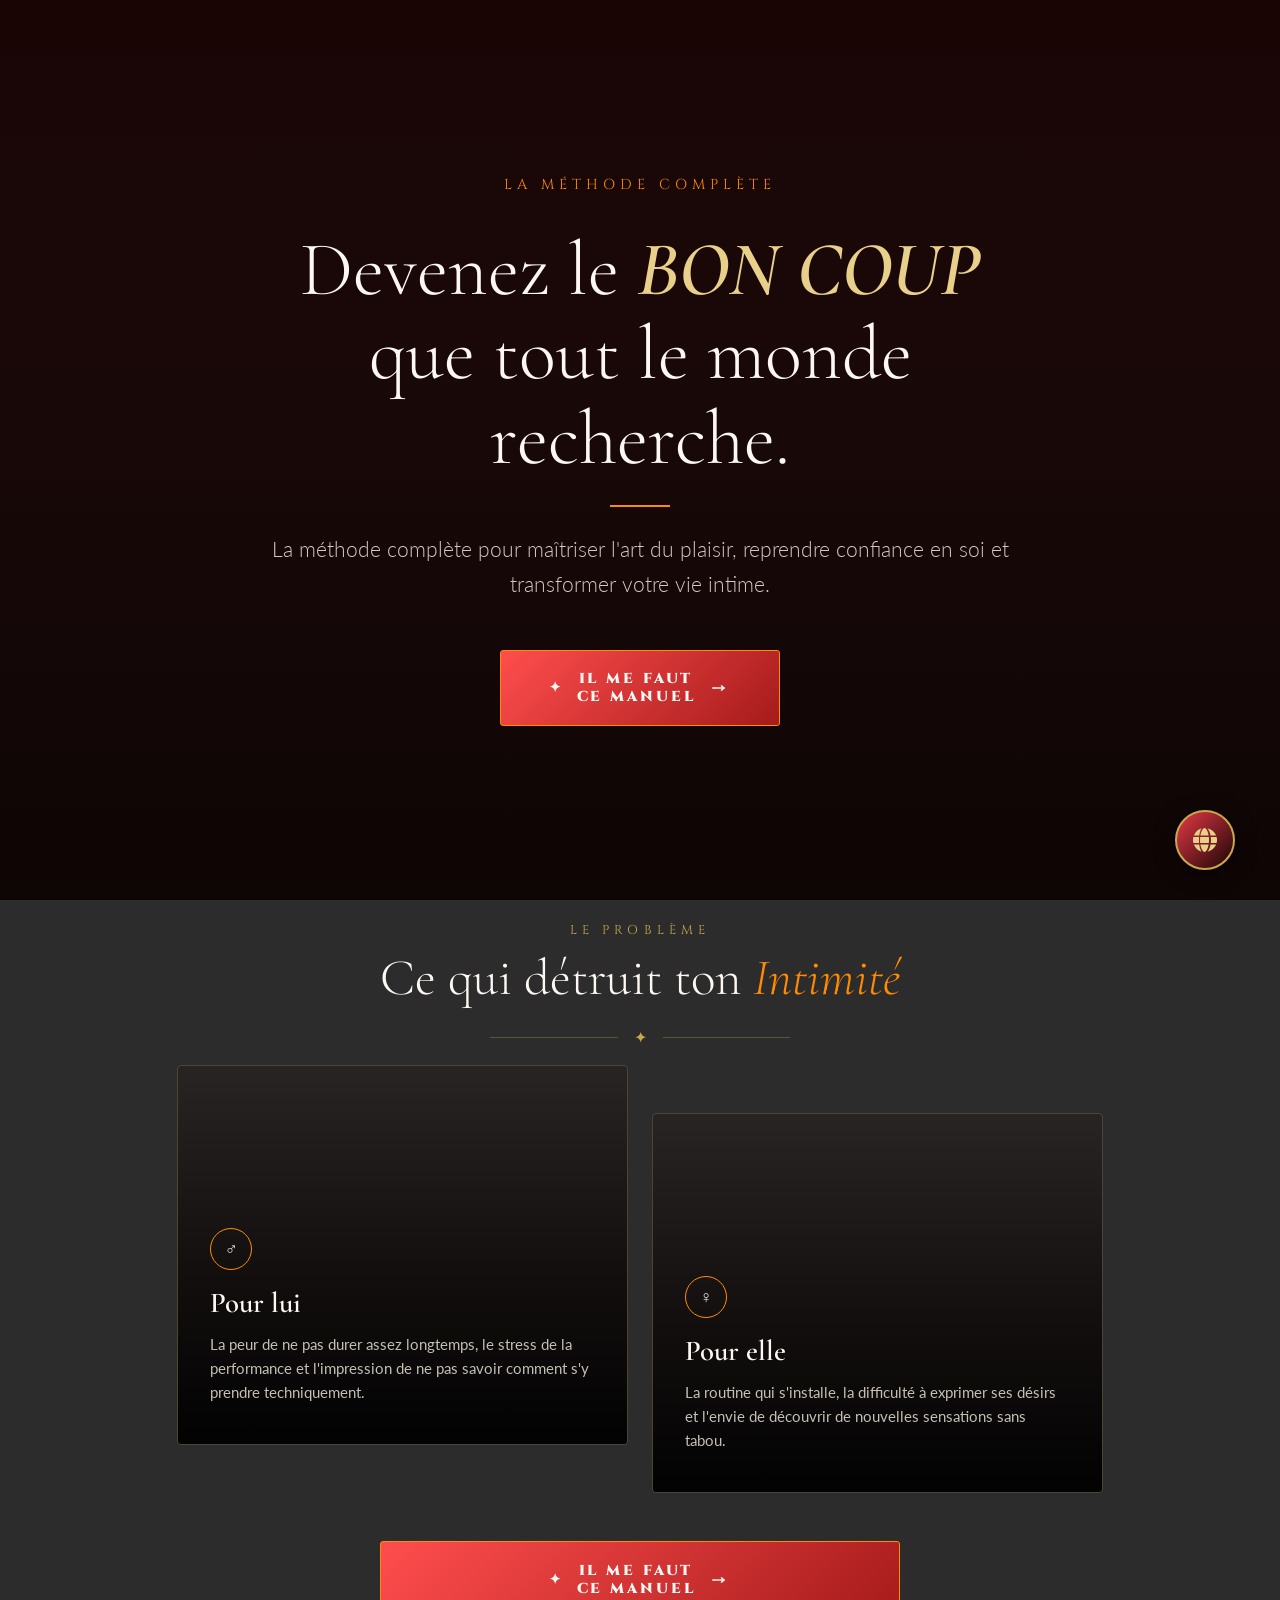
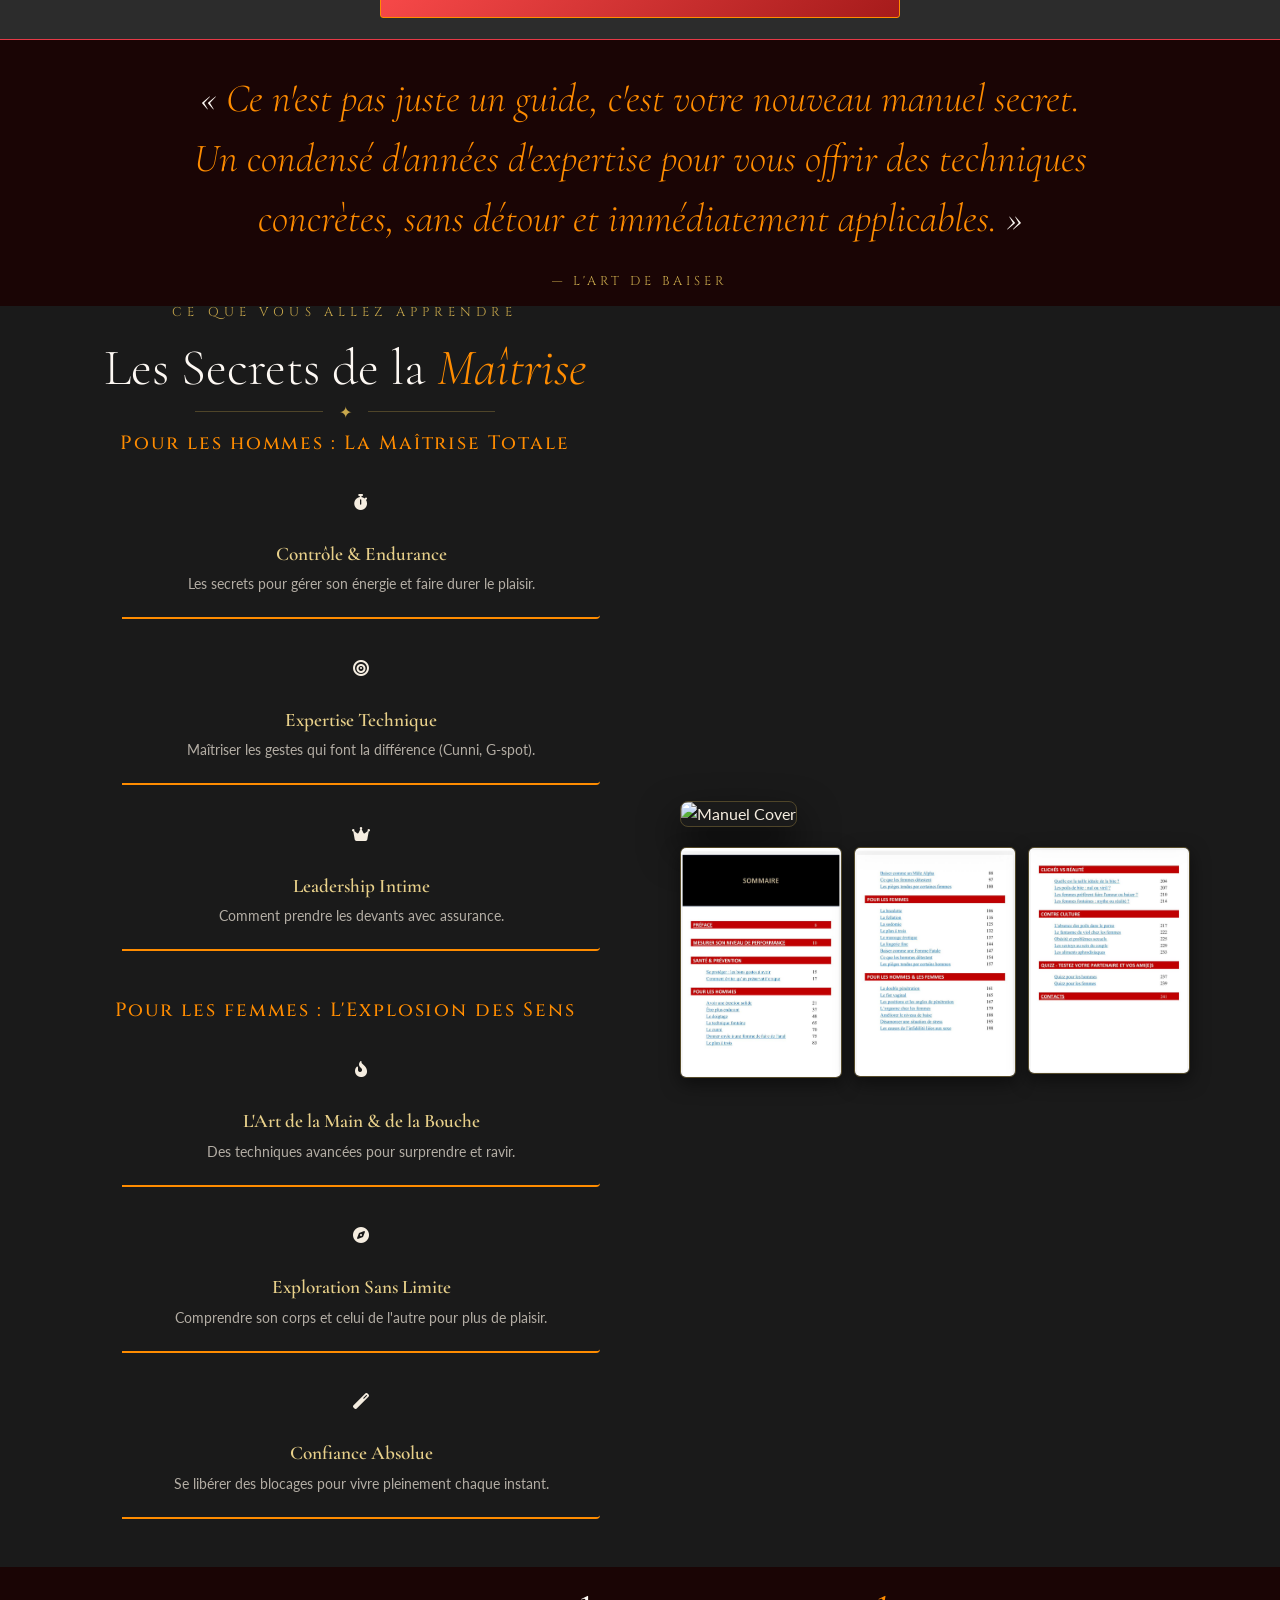
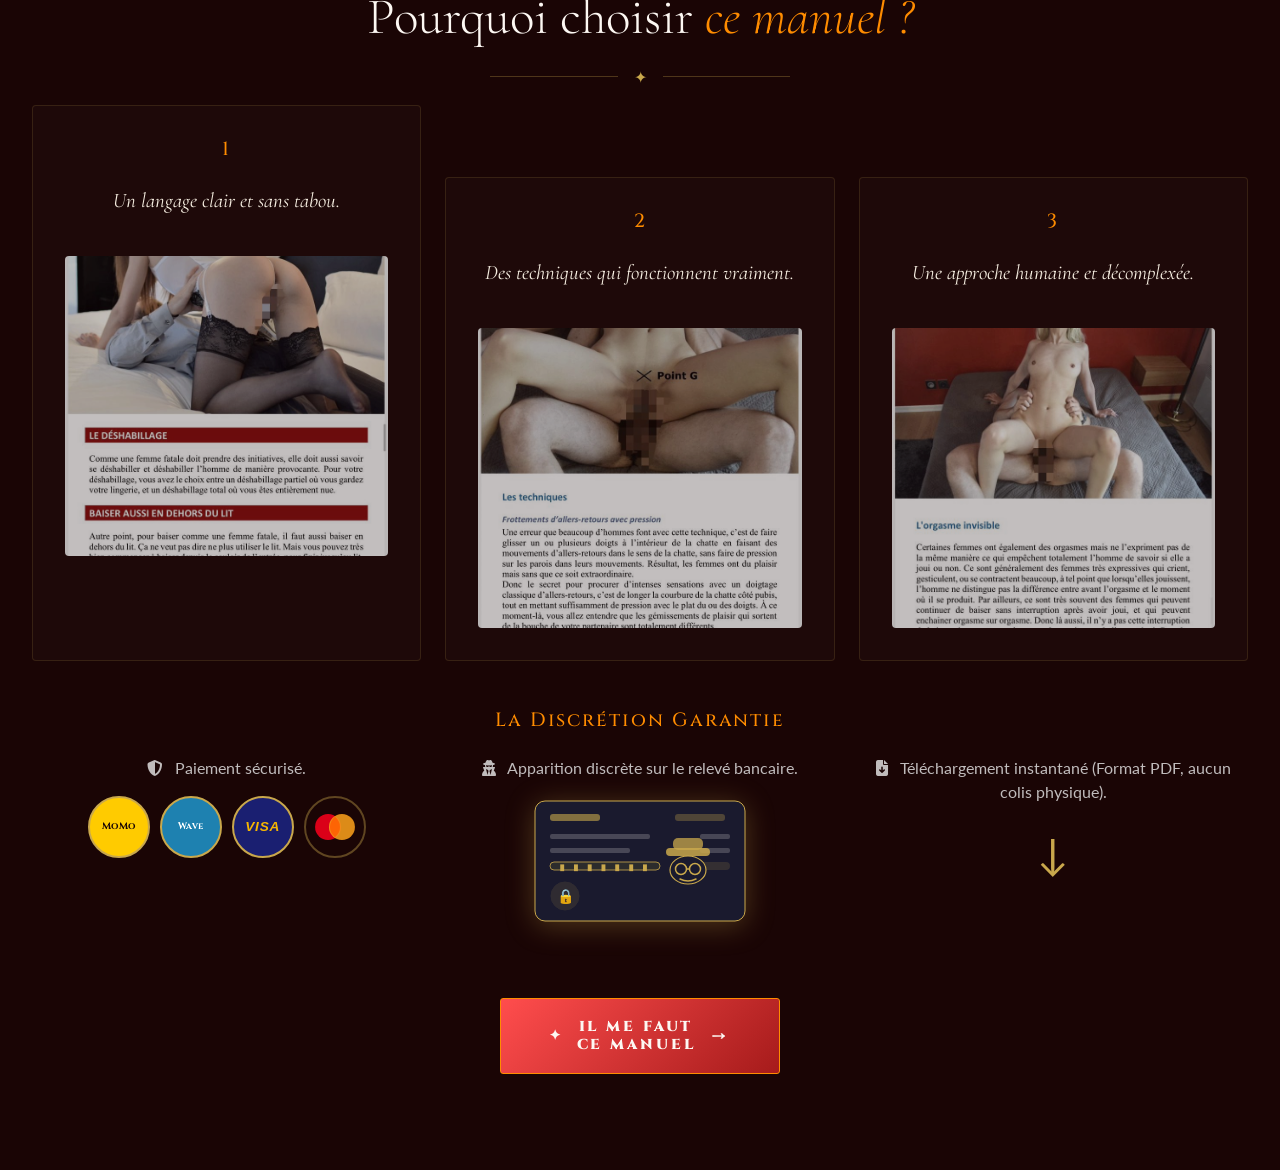
==== commit cb691668: "logo payement" ====
--- a/landing-2/index.html
+++ b/landing-2/index.html
@@ -280,22 +280,29 @@
                     </p>
                     <!-- Logos des moyens de paiement -->
                     <div class="payment-logos-row">
+                        <!-- MTN MoMo -->
                         <div class="payment-circle payment-momo" title="MTN MoMo">
-                            <img src="momo.jfif" alt="MTN MoMo Logo" class="payment-img">
-                        </div>
-                    
+                            MoMo
+                        </div>
+                        <!-- Wave -->
                         <div class="payment-circle payment-wave" title="Wave">
-                            <img src="WAVE-logo.png" alt="Wave Logo" class="payment-img">
-                        </div>
-                    
+                            Wave
+                        </div>
+                        <!-- Visa -->
                         <div class="payment-circle payment-visa" title="Visa">
-                            <img src="visa.jpg" alt="Visa Logo" class="payment-img">
-                        </div>
-                    
+                            VISA
+                        </div>
+                        <!-- Mastercard (deux cercles) -->
                         <div class="payment-circle payment-mc" title="Mastercard">
-                            <img src="mastercard.jfif" alt="Mastercard Logo" class="payment-img">
-                        </div>
-                    </div>                </div>
+                            <svg viewBox="0 0 60 60" width="52" height="52" xmlns="http://www.w3.org/2000/svg">
+                                <circle cx="22" cy="30" r="15" fill="#EB001B" opacity="0.92"/>
+                                <circle cx="38" cy="30" r="15" fill="#F79E1B" opacity="0.88"/>
+                                <!-- zone de chevauchement orange -->
+                                <path d="M30,18.2 C33.5,21.2 35.8,25.3 35.8,30 C35.8,34.7 33.5,38.8 30,41.8 C26.5,38.8 24.2,34.7 24.2,30 C24.2,25.3 26.5,21.2 30,18.2Z" fill="#FF5F00" opacity="0.85"/>
+                            </svg>
+                        </div>
+                    </div>
+                </div>
 
                 <!-- 2. Apparition discrète + illustration -->
                 <div class="col-md-4 reveal">
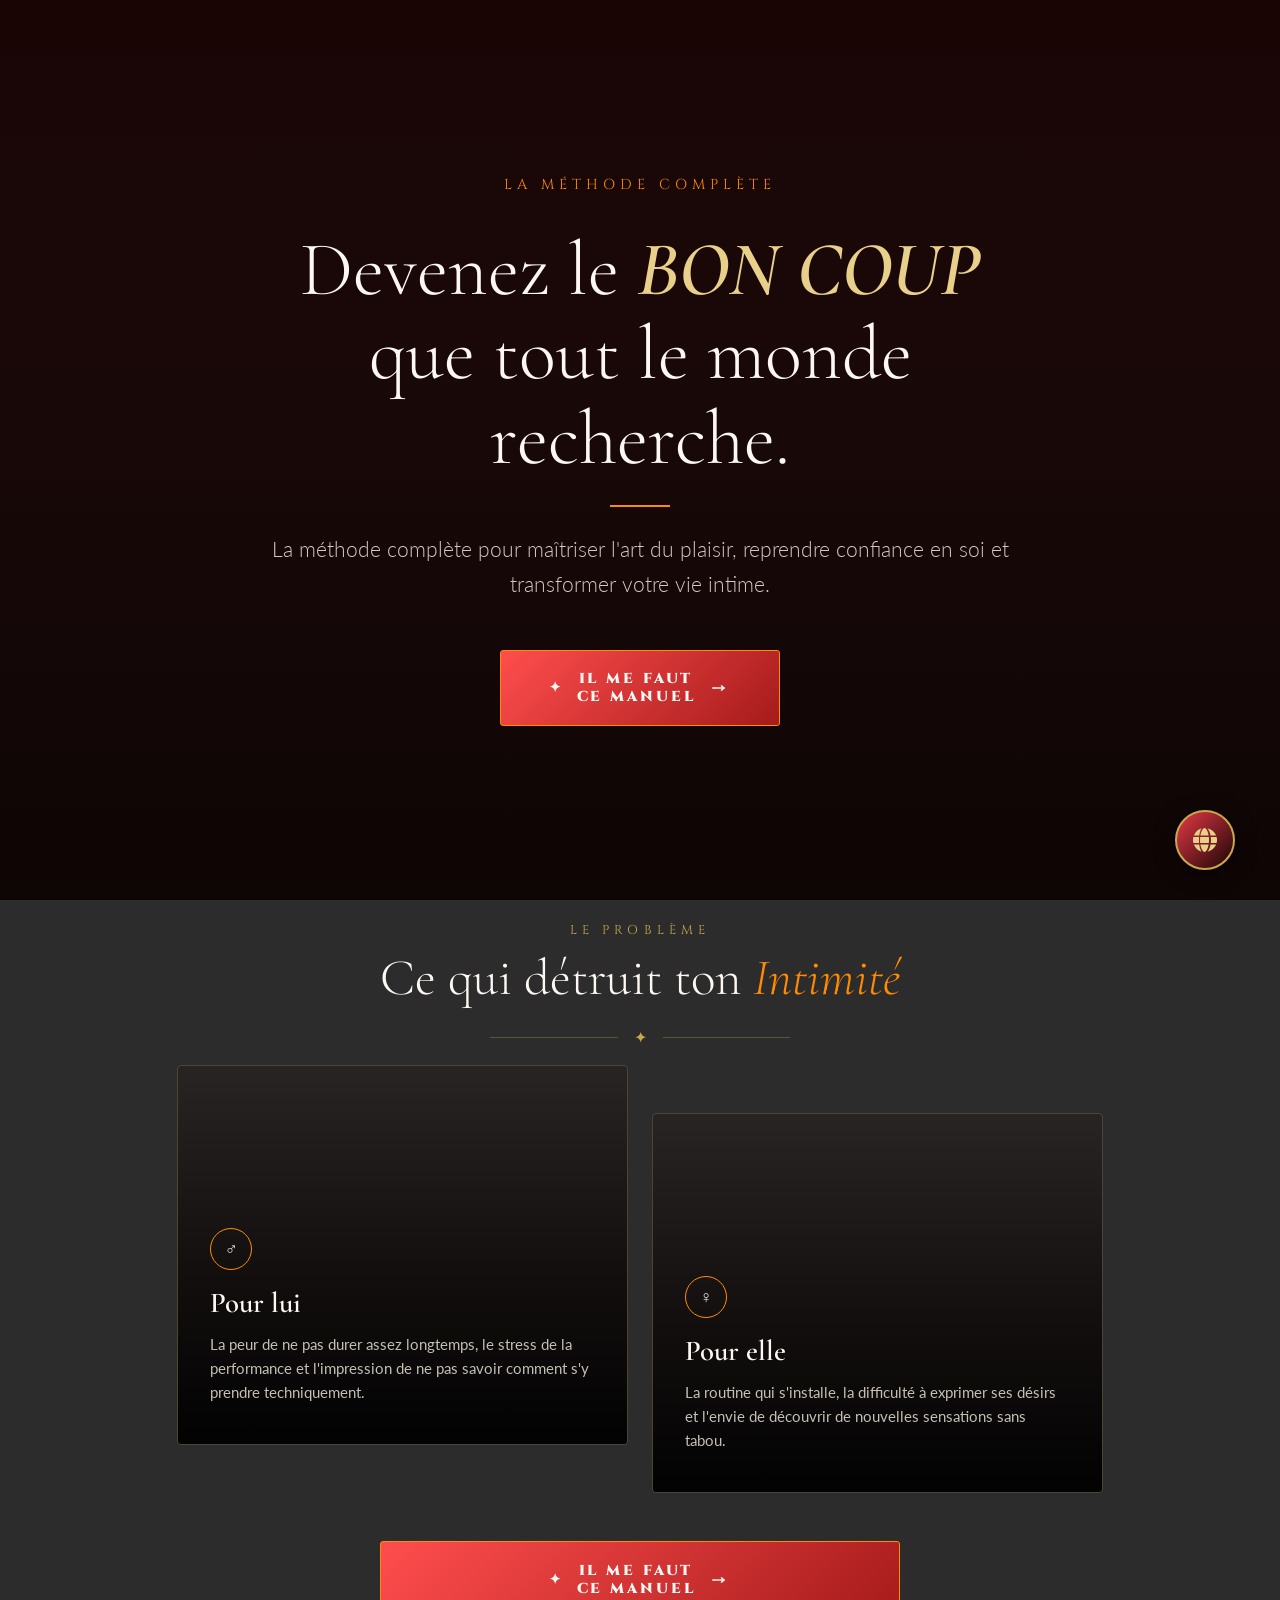
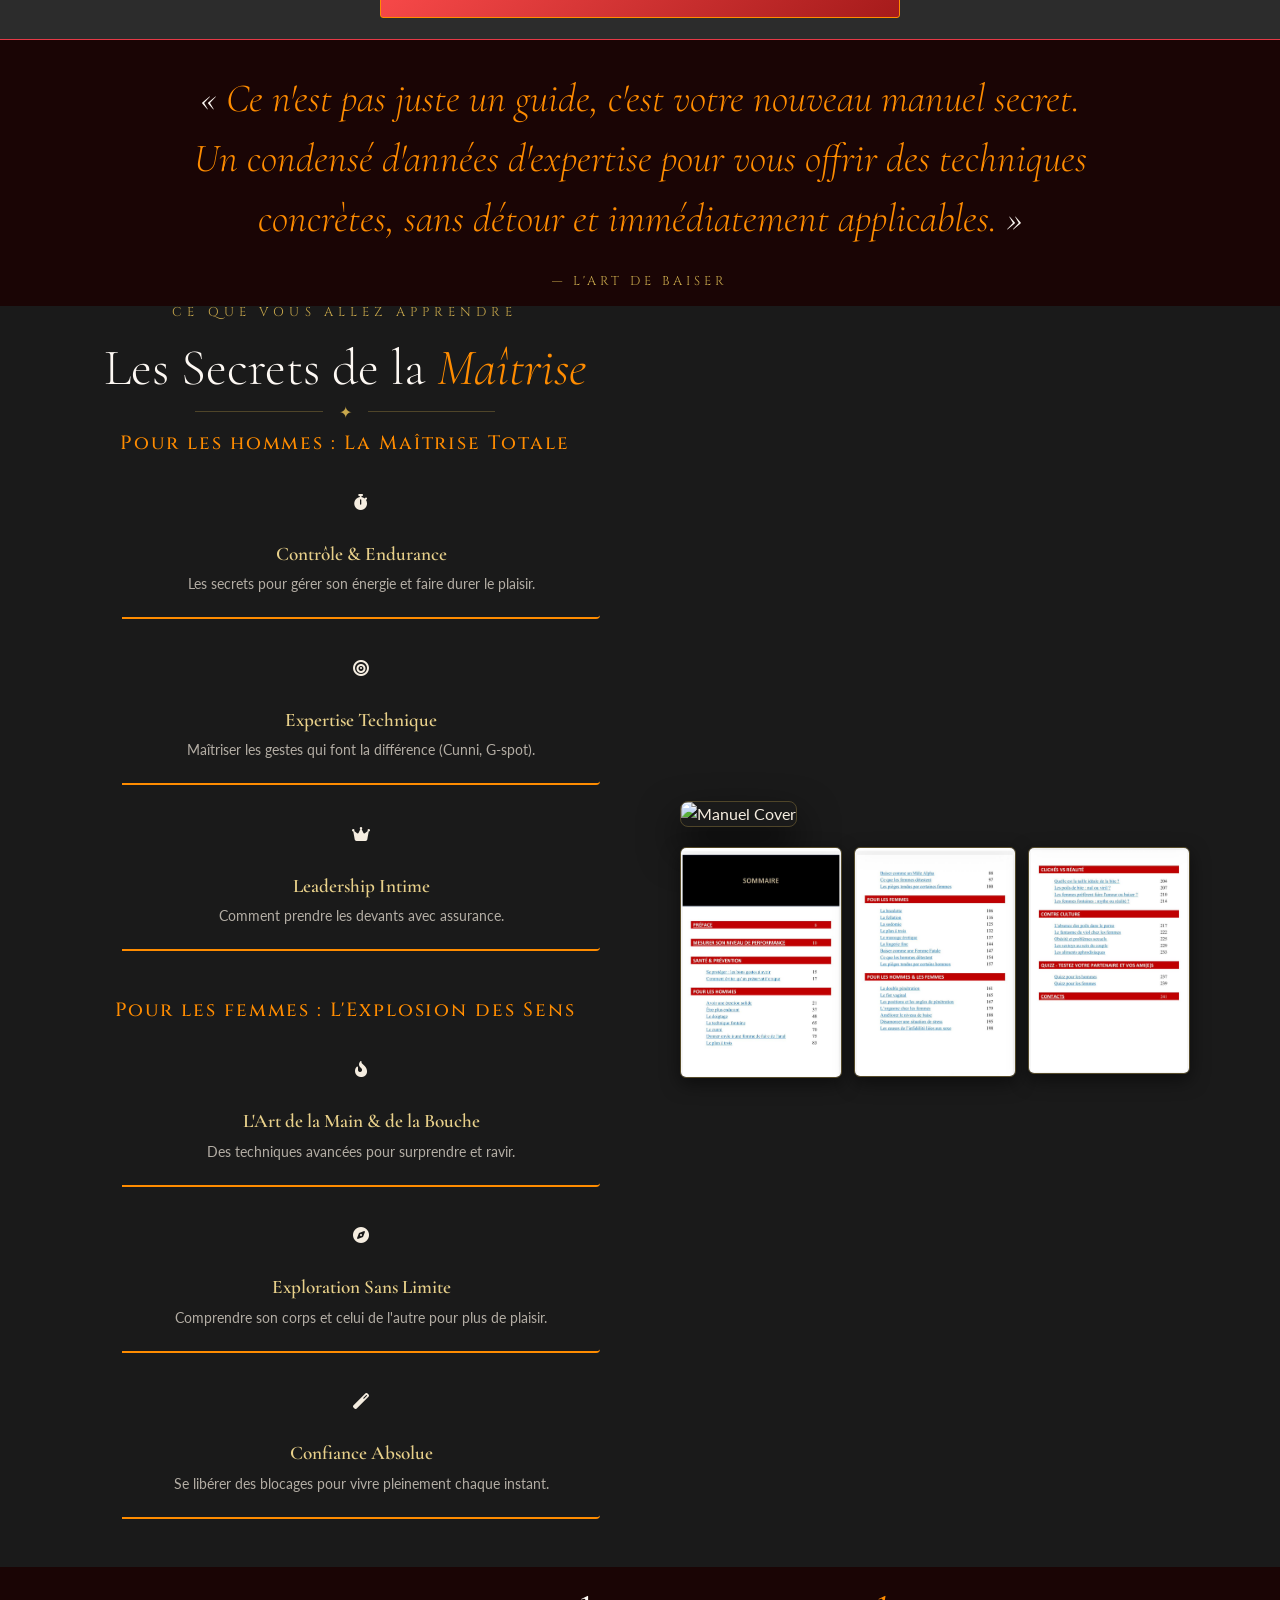
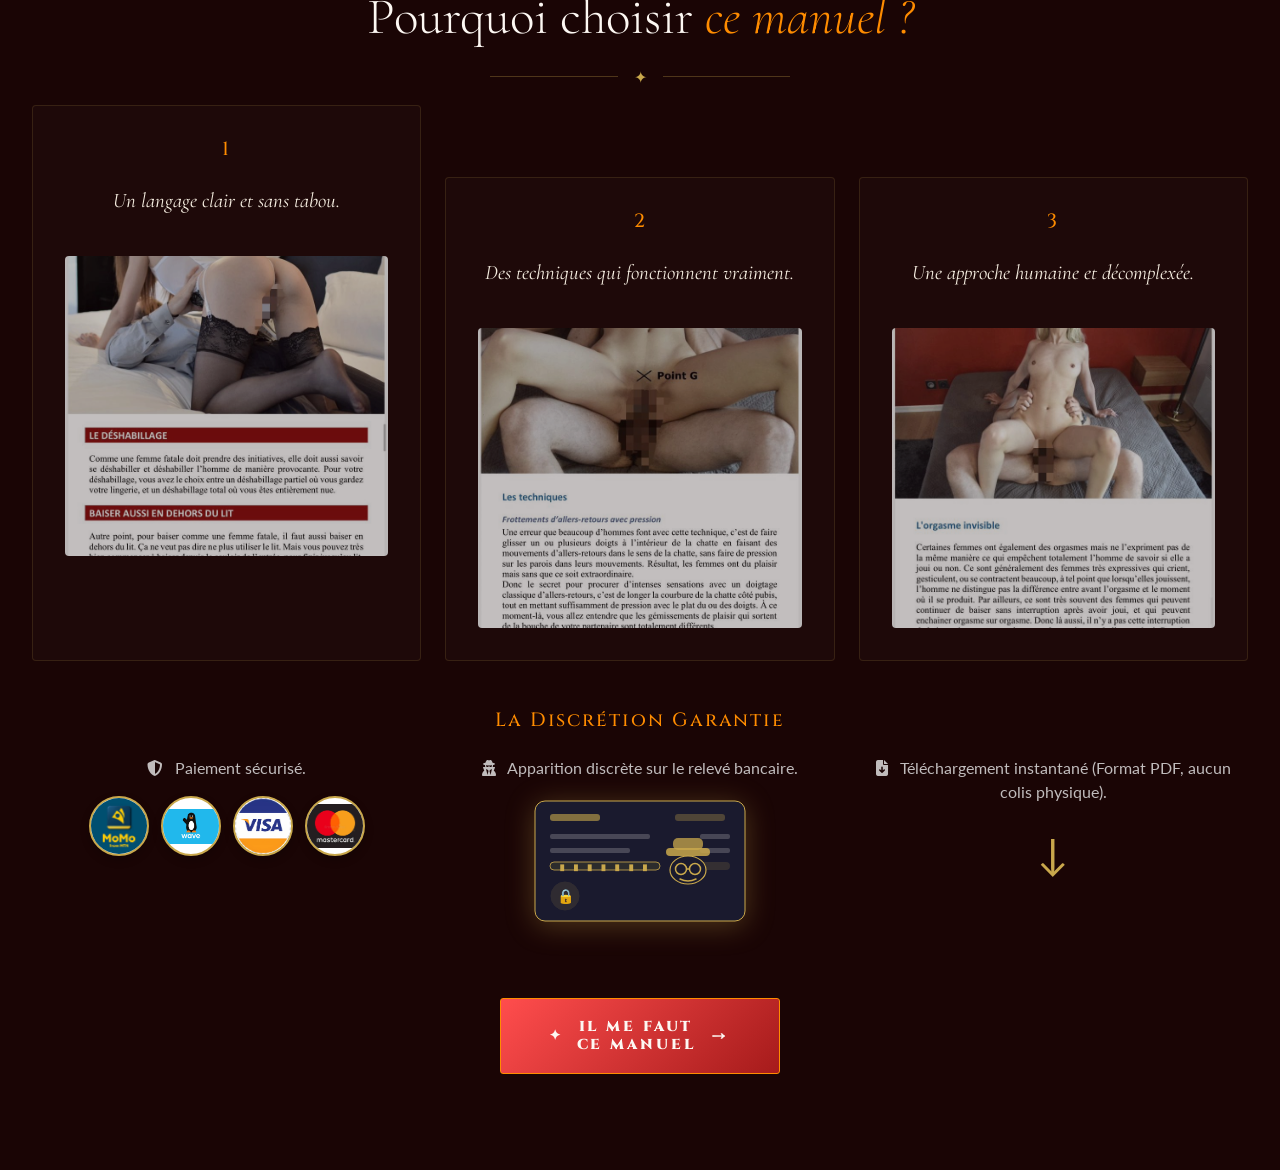
==== commit 3dd42674: "logo" ====
--- a/landing-2/index.html
+++ b/landing-2/index.html
@@ -280,29 +280,22 @@
                     </p>
                     <!-- Logos des moyens de paiement -->
                     <div class="payment-logos-row">
-                        <!-- MTN MoMo -->
                         <div class="payment-circle payment-momo" title="MTN MoMo">
-                            MoMo
-                        </div>
-                        <!-- Wave -->
+                            <img src="momo.jfif" alt="MTN MoMo Logo" class="payment-img">
+                        </div>
+                    
                         <div class="payment-circle payment-wave" title="Wave">
-                            Wave
-                        </div>
-                        <!-- Visa -->
+                            <img src="WAVE-logo.png" alt="Wave Logo" class="payment-img">
+                        </div>
+                    
                         <div class="payment-circle payment-visa" title="Visa">
-                            VISA
-                        </div>
-                        <!-- Mastercard (deux cercles) -->
+                            <img src="visa.jpg" alt="Visa Logo" class="payment-img">
+                        </div>
+                    
                         <div class="payment-circle payment-mc" title="Mastercard">
-                            <svg viewBox="0 0 60 60" width="52" height="52" xmlns="http://www.w3.org/2000/svg">
-                                <circle cx="22" cy="30" r="15" fill="#EB001B" opacity="0.92"/>
-                                <circle cx="38" cy="30" r="15" fill="#F79E1B" opacity="0.88"/>
-                                <!-- zone de chevauchement orange -->
-                                <path d="M30,18.2 C33.5,21.2 35.8,25.3 35.8,30 C35.8,34.7 33.5,38.8 30,41.8 C26.5,38.8 24.2,34.7 24.2,30 C24.2,25.3 26.5,21.2 30,18.2Z" fill="#FF5F00" opacity="0.85"/>
-                            </svg>
-                        </div>
-                    </div>
-                </div>
+                            <img src="mastercard.jfif" alt="Mastercard Logo" class="payment-img">
+                        </div>
+                    </div>                </div>
 
                 <!-- 2. Apparition discrète + illustration -->
                 <div class="col-md-4 reveal">
--- a/landing-2/css/styles.css
+++ b/landing-2/css/styles.css
@@ -424,61 +424,35 @@
   display: flex;
   justify-content: center;
   flex-wrap: wrap;
-  gap: 10px;
-  margin-top: 0.85rem;
-}
-
-/* Redéfinition propre du cercle pour usage texte (pas image) */
+  gap: 12px;
+  margin-top: 1rem;
+}
+
 .payment-circle {
-  width: 62px;
-  height: 62px;
+  width: 60px;
+  height: 60px;
   border-radius: 50%;
-  border: 2px solid var(--gold);
+  border: 2px solid var(--gold); /* Utilise votre variable de couleur dorée */
+  background: #ffffff;         /* Fond blanc pour la clarté des logos */
   display: flex;
   align-items: center;
   justify-content: center;
   flex-shrink: 0;
-  font-weight: 700;
-  cursor: default;
-  transition: transform 0.25s ease;
-}
+  overflow: hidden;            /* Coupe ce qui dépasse du cercle */
+  transition: transform 0.3s ease;
+  box-shadow: 0 4px 10px rgba(0,0,0,0.2);
+}
+
 .payment-circle:hover {
   transform: scale(1.1);
 }
 
-.payment-momo {
-  background: #FFCB00;
-  color: #1a0505;
-  font-family: 'Cinzel', serif;
-  font-size: 0.6rem;
-  letter-spacing: 0.03em;
-}
-.payment-wave {
-  background: #1E81B0;
-  color: #ffffff;
-  font-family: 'Cinzel', serif;
-  font-size: 0.58rem;
-  letter-spacing: 0.03em;
-}
-.payment-visa {
-  background: #1A1F71;
-  color: #F7B600;
-  font-family: Arial, sans-serif;
-  font-size: 0.85rem;
-  font-weight: 900;
-  letter-spacing: 0.06em;
-  font-style: italic;
-}
-.payment-mc {
-  background: transparent;
-  border-color: rgba(201,168,76,0.4);
-  overflow: hidden;
-  padding: 0;
-}
-.payment-mc svg {
-  display: block;
-}
-
+.payment-img {
+  width: 100%;
+  height: 100%;
+  object-fit: contain;         /* Garde les proportions du logo sans le déformer */
+                
+} 
 
 /* ── 8. ILLUSTRATION DISCRÉTION (SVG) ── */
 .discretion-svg {
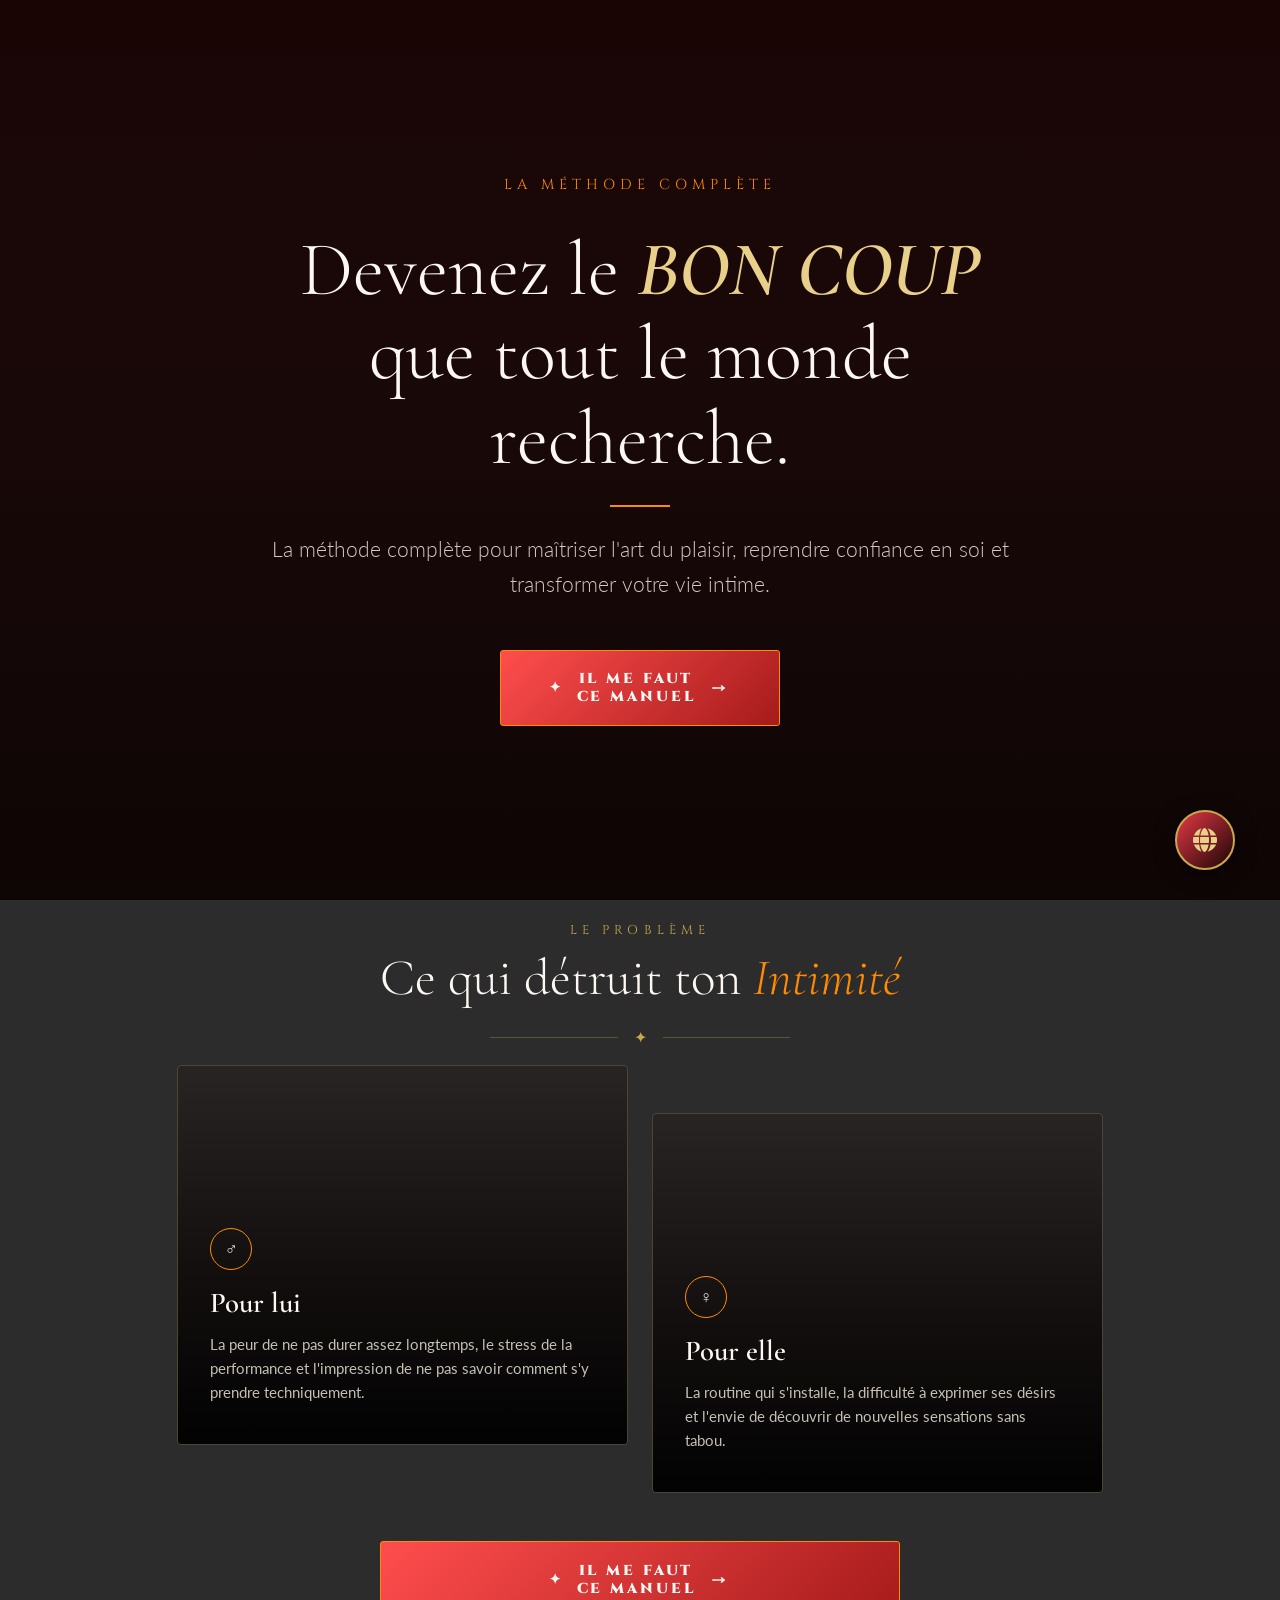
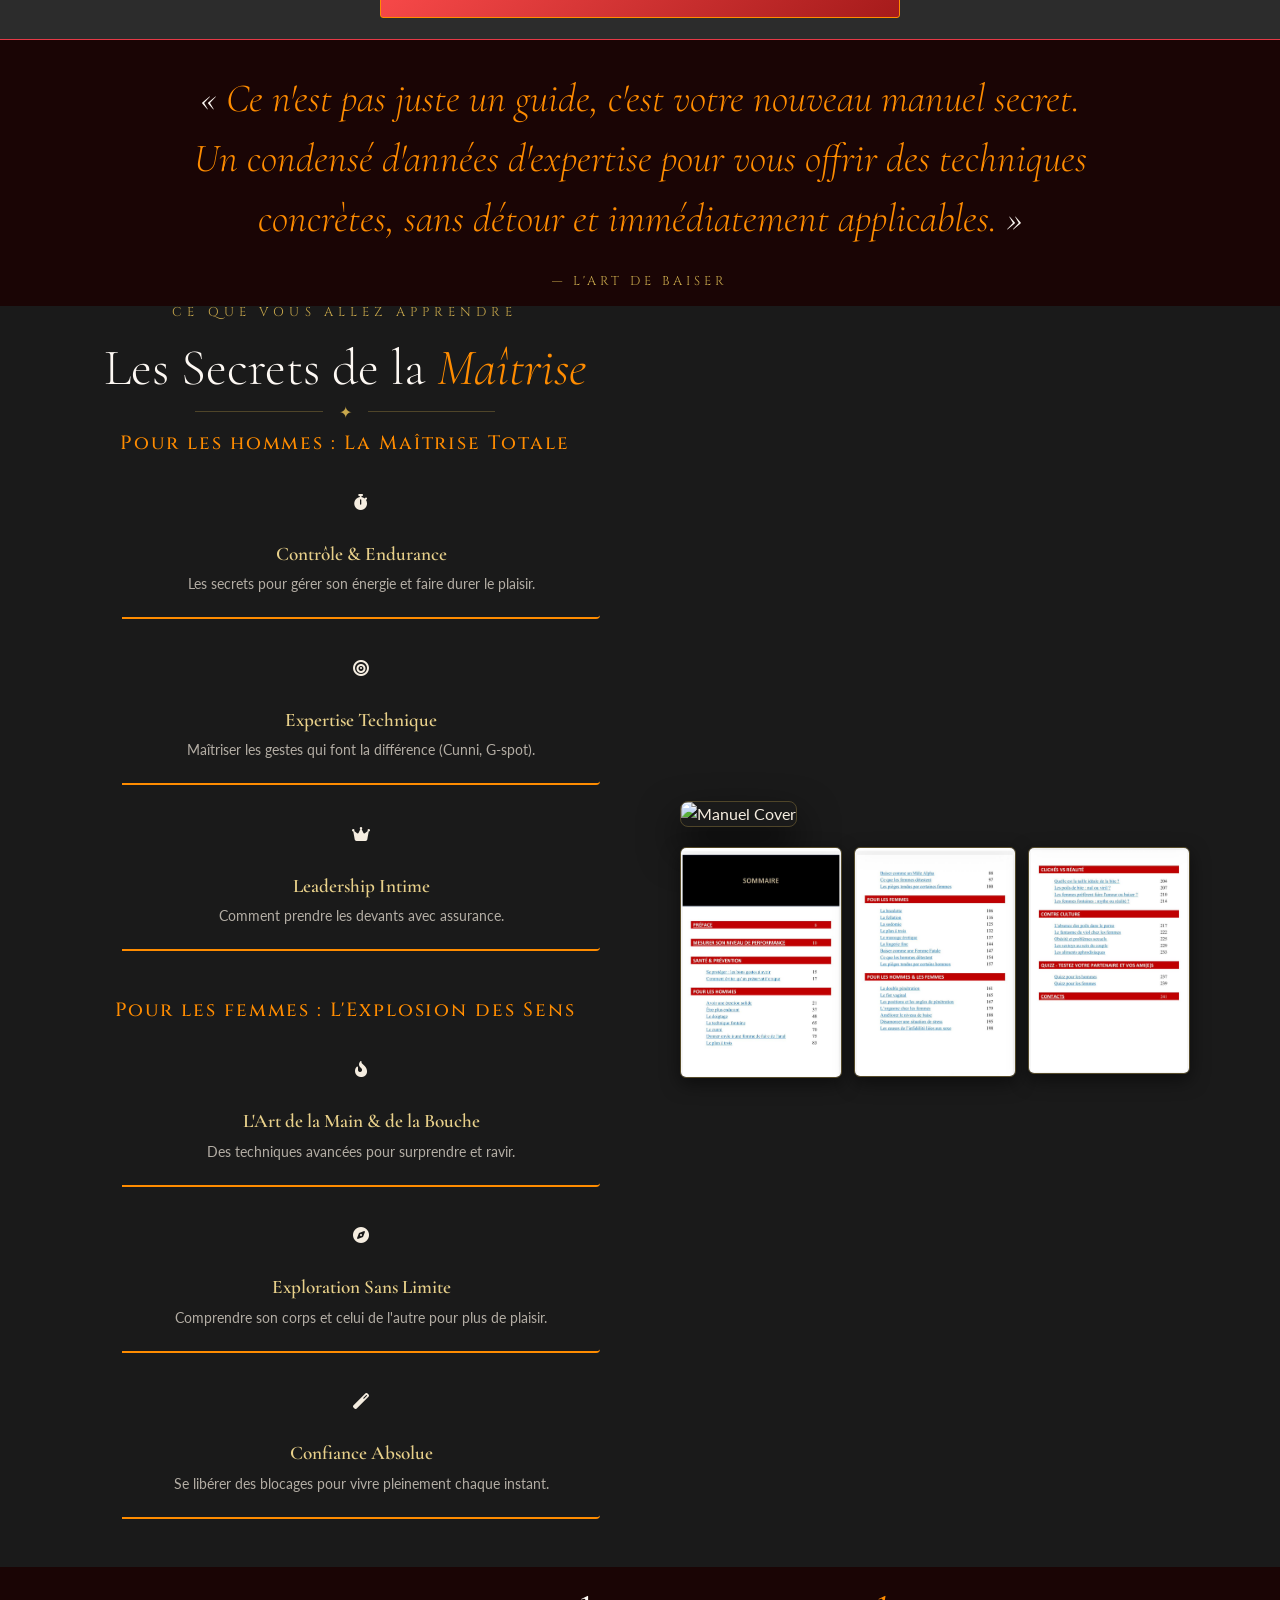
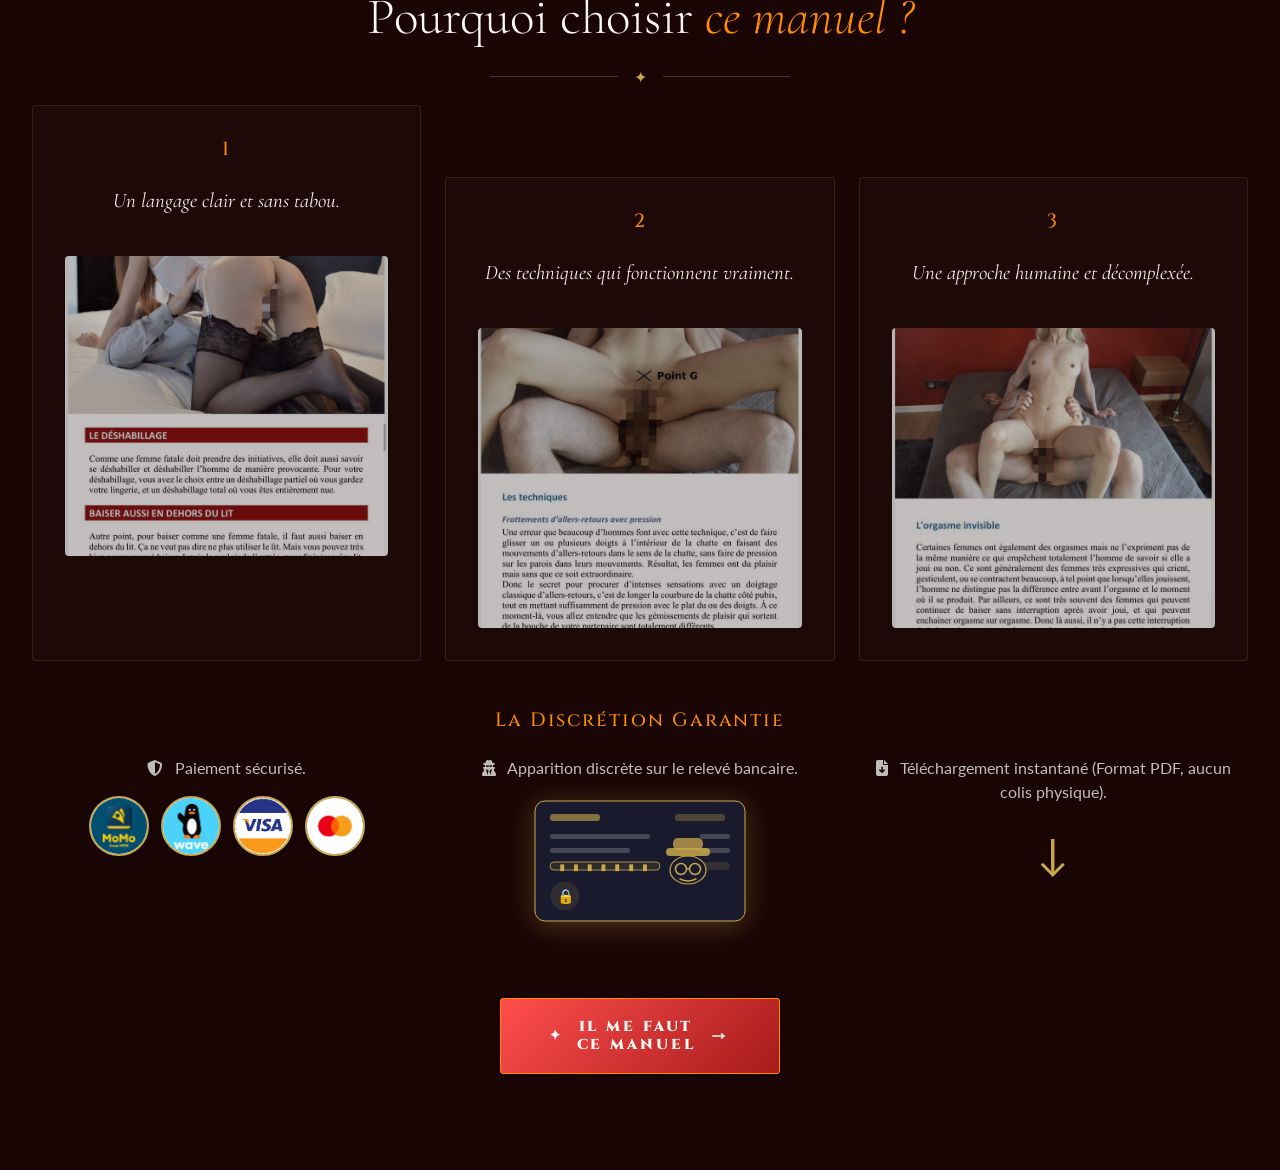
==== commit b73572c7: "logo mastercard" ====
--- a/landing-2/index.html
+++ b/landing-2/index.html
@@ -285,7 +285,7 @@
                         </div>
                     
                         <div class="payment-circle payment-wave" title="Wave">
-                            <img src="WAVE-logo.png" alt="Wave Logo" class="payment-img">
+                            <img src="logo-wave.png" alt="Wave Logo" class="payment-img">
                         </div>
                     
                         <div class="payment-circle payment-visa" title="Visa">
@@ -293,7 +293,7 @@
                         </div>
                     
                         <div class="payment-circle payment-mc" title="Mastercard">
-                            <img src="mastercard.jfif" alt="Mastercard Logo" class="payment-img">
+                            <img src="mastercard.png" alt="Mastercard Logo" class="payment-img">
                         </div>
                     </div>                </div>
 
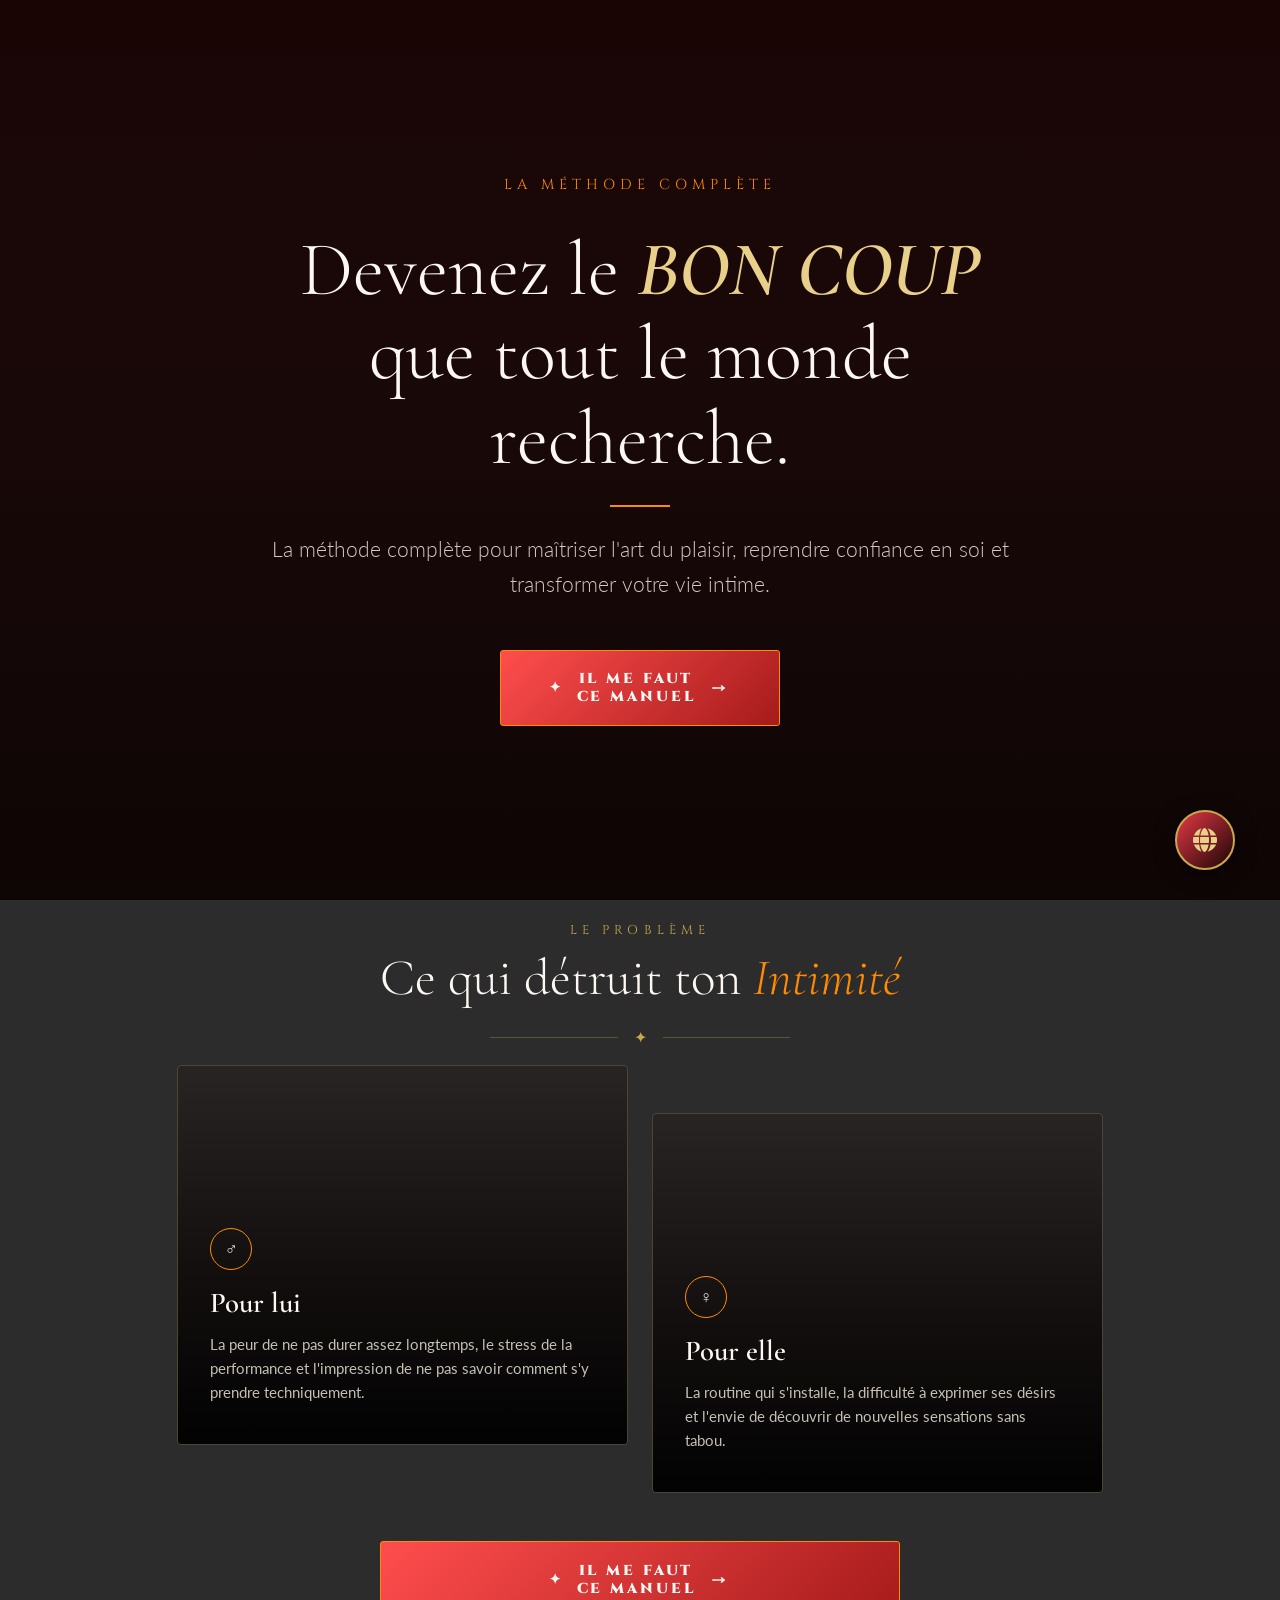
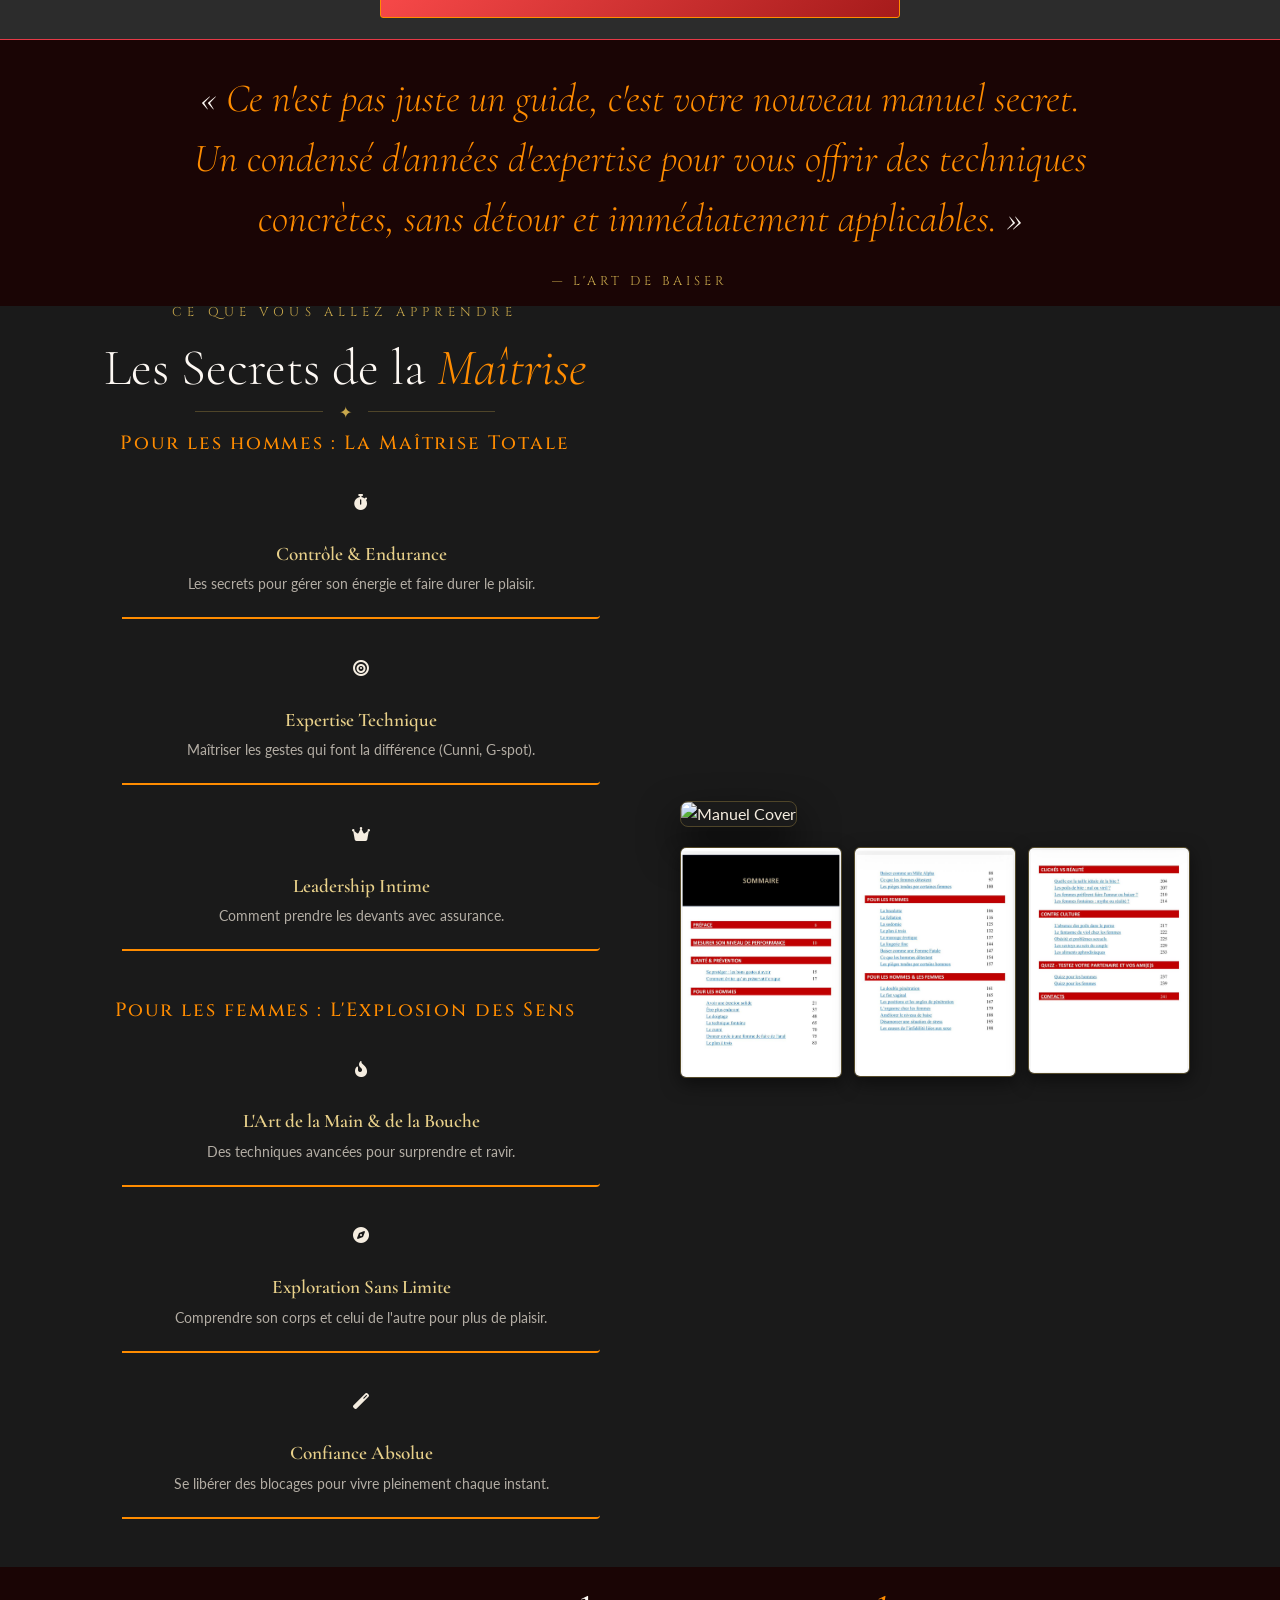
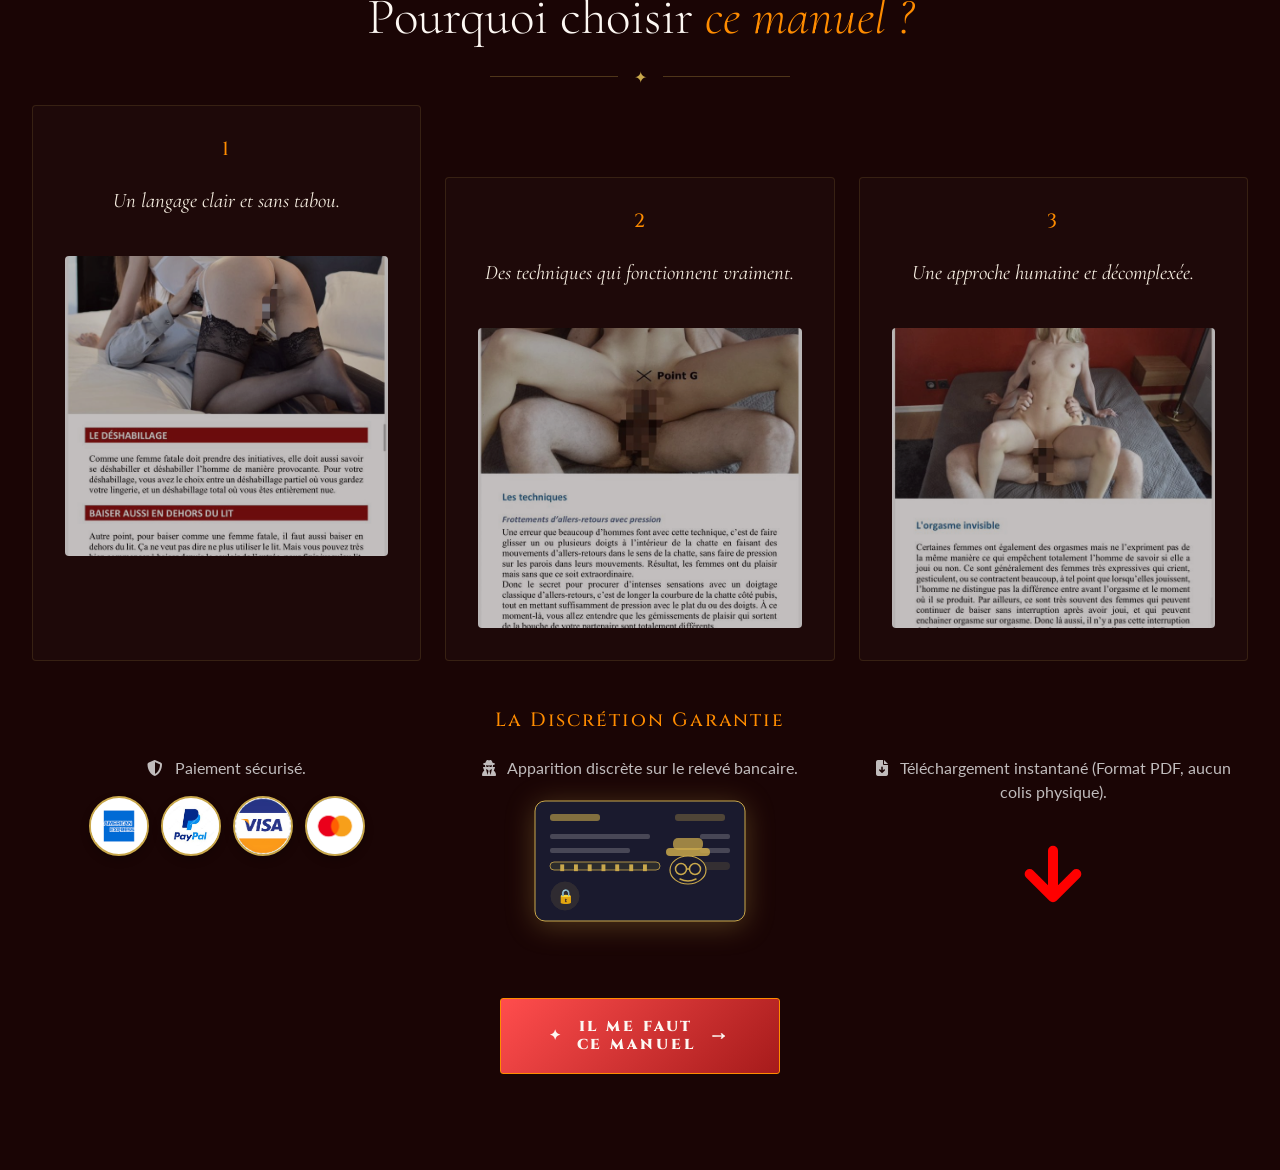
==== commit 62699cae: "seo" ====
--- a/landing-2/index.html
+++ b/landing-2/index.html
@@ -5,12 +5,88 @@
     <meta name="viewport" content="width=device-width, initial-scale=1.0">
     <title>Le Manuel Secret - L'Art du Plaisir</title>
     
-    <link href="https://fonts.googleapis.com/css2?family=Cormorant+Garamond:ital,wght@0,300;0,400;0,600;0,700;1,300;1,400&family=Cinzel:wght@400;600;700&family=Lato:wght@300;400&display=swap" rel="stylesheet">
+    <!-- <link href="https://fonts.googleapis.com/css2?family=Cormorant+Garamond:ital,wght@0,300;0,400;0,600;0,700;1,300;1,400&family=Cinzel:wght@400;600;700&family=Lato:wght@300;400&display=swap" rel="stylesheet">
     
     <link href="https://cdn.jsdelivr.net/npm/bootstrap@5.3.2/dist/css/bootstrap.min.css" rel="stylesheet">
     <link rel="stylesheet" href="https://cdnjs.cloudflare.com/ajax/libs/font-awesome/6.4.0/css/all.min.css">
     
     <link rel="stylesheet" href="css/styles.css">
+ -->
+
+<!-- SEO PRINCIPAL -->  
+<title>Le Manuel Secret - L’Art du Plaisir | Guide de Séduction et Plaisir Intime</title>
+
+<meta name="description" content="Découvrez le Manuel Secret : une méthode complète pour maîtriser l’art du plaisir, améliorer vos relations intimes et séduire avec confiance.">
+
+<meta name="keywords" content="plaisir, séduction, relations intimes, guide séduction, sexualité, confiance en soi, couple, technique plaisir, amour">
+
+<meta name="author" content="CodePlaisir">
+
+<!-- INDEXATION -->
+<meta name="robots" content="index, follow">
+
+<!-- CANONICAL -->
+<link rel="canonical" href="https://www.codeplaisir.space/">
+
+<!-- FAVICON -->
+<link rel="icon" href="/favicon.ico" type="image/x-icon">
+
+<!-- LANGUES (SEO MULTILINGUE) -->
+<link rel="alternate" hreflang="fr" href="https://www.codeplaisir.space/">
+<link rel="alternate" hreflang="es" href="https://www.codeplaisir.space/es">
+<link rel="alternate" hreflang="x-default" href="https://www.codeplaisir.space/">
+
+<!-- OPEN GRAPH (FACEBOOK / WHATSAPP) -->
+<meta property="og:title" content="Le Manuel Secret - L’Art du Plaisir">
+<meta property="og:description" content="Maîtrisez l’art du plaisir et transformez vos relations grâce à une méthode unique et efficace.">
+<meta property="og:image" content="https://www.codeplaisir.space/cover.jpeg">
+<meta property="og:url" content="https://www.codeplaisir.space/">
+<meta property="og:type" content="website">
+<meta property="og:locale" content="fr_FR">
+<meta property="og:locale:alternate" content="es_ES">
+
+<!-- TWITTER -->
+<meta name="twitter:card" content="summary_large_image">
+<meta name="twitter:title" content="Le Manuel Secret - L’Art du Plaisir">
+<meta name="twitter:description" content="Une méthode complète pour améliorer vos relations et maîtriser le plaisir.">
+<meta name="twitter:image" content="https://www.codeplaisir.space/cover.jpeg">
+
+<!-- GOOGLE -->
+<meta name="google-site-verification" content="TON_CODE_ICI">
+
+<!-- PERFORMANCE -->
+<link rel="preconnect" href="https://fonts.googleapis.com">
+<link rel="preconnect" href="https://fonts.gstatic.com" crossorigin>
+
+<!-- FONTS -->
+<link href="https://fonts.googleapis.com/css2?family=Cormorant+Garamond:ital,wght@0,300;0,400;0,600;0,700;1,300;1,400&family=Cinzel:wght@400;600;700&family=Lato:wght@300;400&display=swap" rel="stylesheet">
+
+<!-- CSS -->
+<link href="https://cdn.jsdelivr.net/npm/bootstrap@5.3.2/dist/css/bootstrap.min.css" rel="stylesheet">
+<link rel="stylesheet" href="https://cdnjs.cloudflare.com/ajax/libs/font-awesome/6.4.0/css/all.min.css">
+<link rel="stylesheet" href="css/styles.css">
+
+<!-- STRUCTURED DATA (SEO AVANCÉ) -->
+<script type="application/ld+json">
+{
+    "@context": "https://schema.org",
+    "@type": "Product",
+    "name": "Le Manuel Secret - L’Art du Plaisir",
+    "description": "Guide complet pour maîtriser le plaisir et améliorer ses relations.",
+    "brand": {
+        "@type": "Brand",
+        "name": "CodePlaisir"
+    },
+    "offers": {
+        "@type": "Offer",
+        "url": "https://www.codeplaisir.space/",
+        "priceCurrency": "EUR",
+        "price": "19.15",
+        "availability": "https://schema.org/InStock"
+    }
+}
+</script>
+
     <!-- Meta Pixel Code -->
 <script>
     !function(f,b,e,v,n,t,s)
@@ -281,11 +357,11 @@
                     <!-- Logos des moyens de paiement -->
                     <div class="payment-logos-row">
                         <div class="payment-circle payment-momo" title="MTN MoMo">
-                            <img src="momo.jfif" alt="MTN MoMo Logo" class="payment-img">
+                            <img src="am-expre.png" alt="MTN MoMo Logo" class="payment-img">
                         </div>
                     
                         <div class="payment-circle payment-wave" title="Wave">
-                            <img src="logo-wave.png" alt="Wave Logo" class="payment-img">
+                            <img src="paypal.jfif" alt="Wave Logo" class="payment-img">
                         </div>
                     
                         <div class="payment-circle payment-visa" title="Visa">
@@ -350,7 +426,15 @@
                         <span data-i18n="disc_3">Téléchargement instantané (Format PDF, aucun colis physique).</span>
                     </p>
                     <!-- Flèche vers le bas qui pulse -->
-                    <div class="text-center pulse-arrow">↓</div>
+                    <div class="pulse-arrow-container">
+                        <svg class="pulse-arrow" viewBox="0 0 24 24" fill="none" xmlns="http://www.w3.org/2000/svg">
+                            <path d="M12 5V19M12 19L5 12M12 19L19 12" 
+                                  stroke="currentColor" 
+                                  stroke-width="3" 
+                                  stroke-linecap="round" 
+                                  stroke-linejoin="round"/>
+                        </svg>
+                    </div>
                 </div>
 
             </div>
--- a/landing-2/css/styles.css
+++ b/landing-2/css/styles.css
@@ -472,11 +472,26 @@
   60%  { transform: translateY(6px);  opacity: 0.9;  }
   100% { transform: translateY(0);    opacity: 1;    }
 }
+.pulse-arrow-container {
+  text-align: center;
+}
+
 .pulse-arrow {
-  font-size: 2.6rem;
-  color: var(--gold);
+  width: 80px;      /* Ajustez la largeur ici */
+  height: auto;
+  color: red;       /* Couleur ajustable */
   display: inline-block;
   animation: arrow-bounce 1.8s ease-in-out infinite;
   margin-top: 0.9rem;
-  line-height: 1;
+  margin-bottom: -2rem ;
+}
+
+/* Contrôle de l'épaisseur via le stroke-width du SVG */
+.pulse-arrow path {
+  stroke-width: 3;  /* Augmentez ce chiffre pour une flèche encore plus épaisse */
+}
+
+@keyframes arrow-bounce {
+  0%, 100% { transform: translateY(0); }
+  50% { transform: translateY(15px); }
 }
--- a/landing-2/css/styles.css
+++ b/landing-2/css/styles.css
@@ -472,11 +472,26 @@
   60%  { transform: translateY(6px);  opacity: 0.9;  }
   100% { transform: translateY(0);    opacity: 1;    }
 }
+.pulse-arrow-container {
+  text-align: center;
+}
+
 .pulse-arrow {
-  font-size: 2.6rem;
-  color: var(--gold);
+  width: 80px;      /* Ajustez la largeur ici */
+  height: auto;
+  color: red;       /* Couleur ajustable */
   display: inline-block;
   animation: arrow-bounce 1.8s ease-in-out infinite;
   margin-top: 0.9rem;
-  line-height: 1;
+  margin-bottom: -2rem ;
+}
+
+/* Contrôle de l'épaisseur via le stroke-width du SVG */
+.pulse-arrow path {
+  stroke-width: 3;  /* Augmentez ce chiffre pour une flèche encore plus épaisse */
+}
+
+@keyframes arrow-bounce {
+  0%, 100% { transform: translateY(0); }
+  50% { transform: translateY(15px); }
 }
